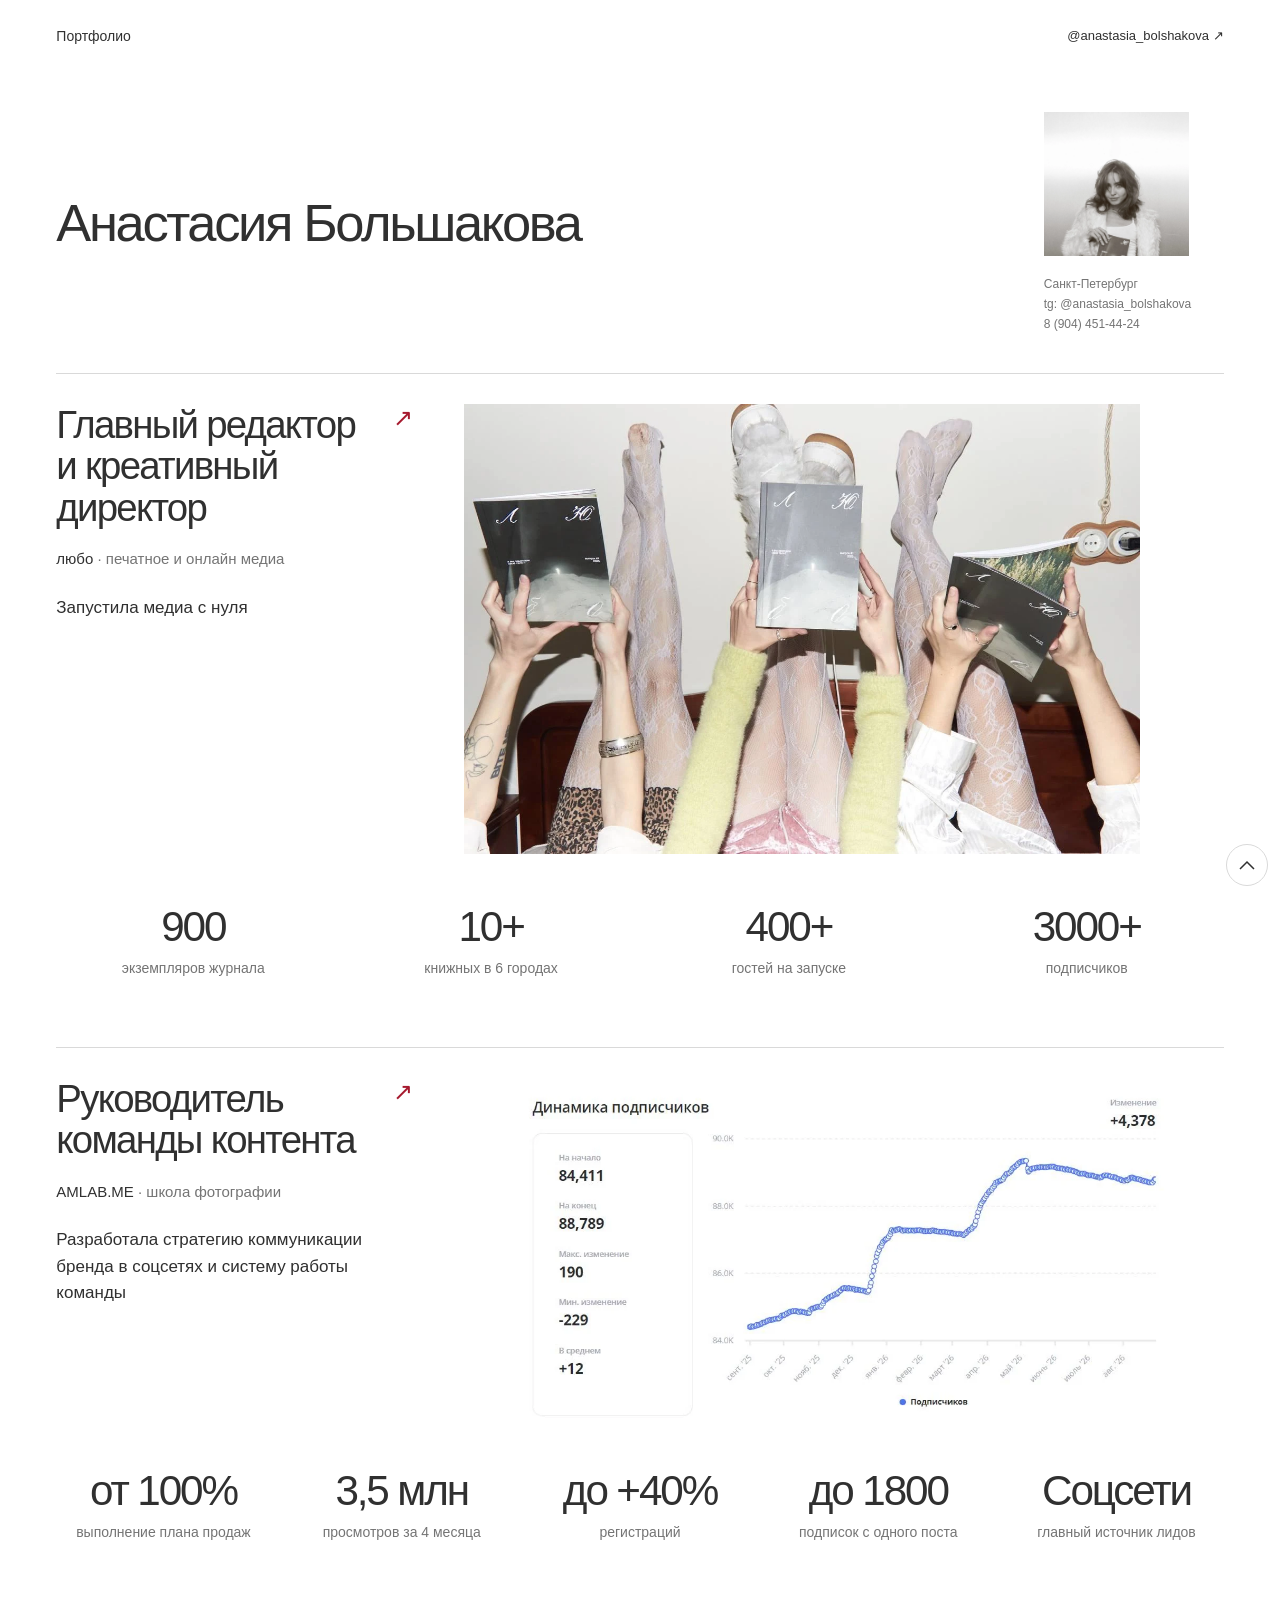
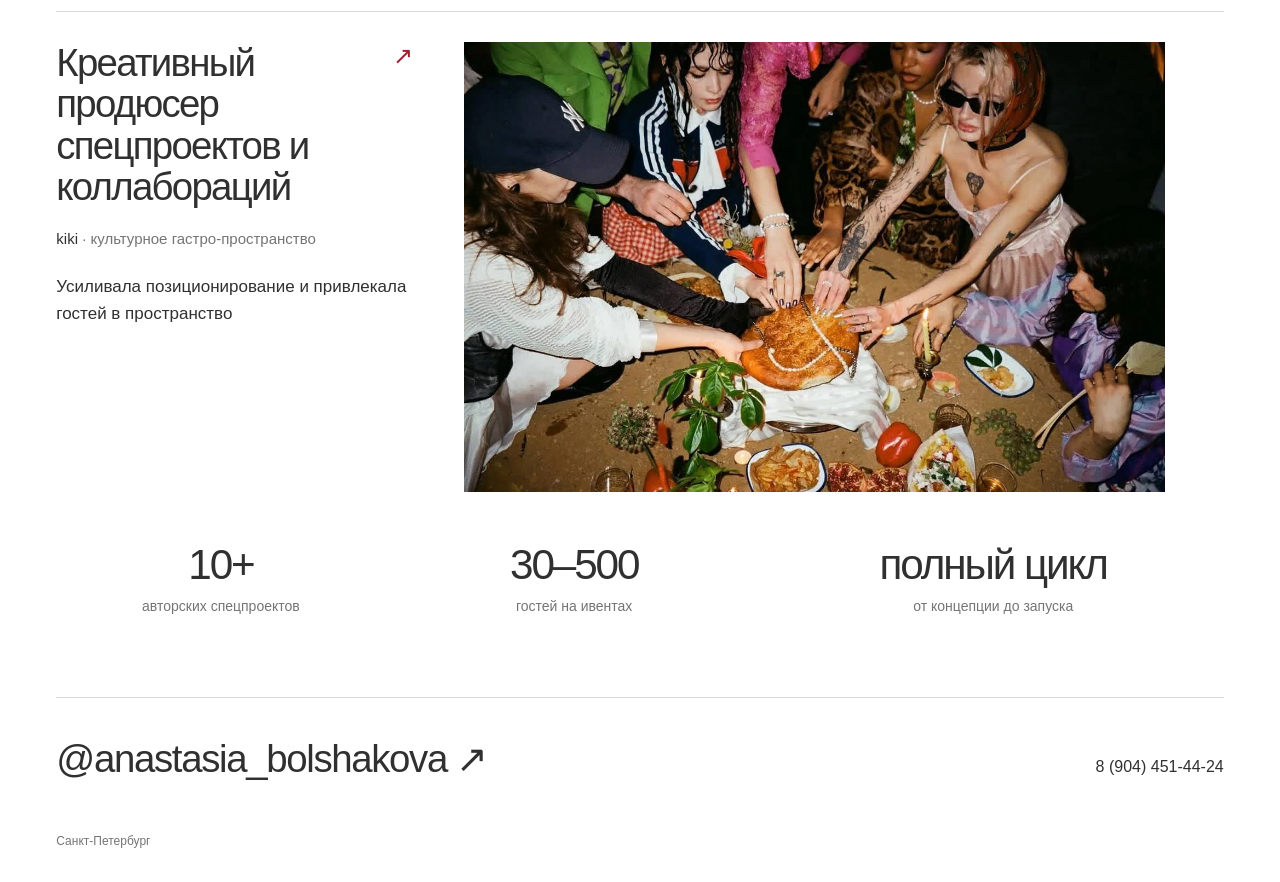
==== index.html @ e2e4e807 "Publish portfolio website" ====
<!doctype html><html lang="ru" class="no-js"><head><meta charset="utf-8"><meta name="viewport" content="width=device-width,initial-scale=1"><meta name="color-scheme" content="light"><title>Анастасия Большакова — портфолио</title><meta name="description" content="Креативный продюсер, бренд-менеджер и редактор в культурных и образовательных проектах"><link rel="icon" href="assets/favicon.svg" type="image/svg+xml"><link rel="stylesheet" href="styles.css?v=20261105-layout24"><link rel="stylesheet" href="narrative.css?v=20261105-layout24"><link rel="stylesheet" href="collage.css?v=20261105-layout24"><link rel="stylesheet" href="lyubo.css?v=20261105-layout24"><link rel="stylesheet" href="refinements.css?v=20261105-layout24"><link rel="stylesheet" href="media-layout.css?v=20261105-type25"><script defer src="app.js?v=20261105-layout24"></script></head><body><a class="skip-link" href="#main">К содержанию</a><div id="page-top" tabindex="-1"></div><header class="site-header"><div class="header-inner"><span class="header-label">Портфолио</span><a class="nav-contact" href="https://t.me/anastasia_bolshakova" target="_blank" rel="noopener noreferrer"><span class="contact-handle">@anastasia_bolshakova ↗</span><span class="contact-label">Связаться ↗</span></a></div></header><a class="back-to-top" href="#page-top" aria-label="Наверх страницы" title="Наверх"><svg width="18" height="12" viewBox="0 0 18 12" fill="none" aria-hidden="true"><path d="m2 10 7-7 7 7" stroke="currentColor" stroke-width="1.5"/></svg></a><main id="main" class="shell case-home"><section class="home-hero"><div><h1>Анастасия Большакова</h1></div><div class="identity"><img class="" src="assets/revision/p02-image-01.webp" width="1385" height="1371" alt="Портрет Анастасии с журналом" loading="eager" decoding="async"><span>Санкт-Петербург</span><a class="" href="https://t.me/anastasia_bolshakova" target="_blank" rel="noopener noreferrer">tg: @anastasia_bolshakova</a><a href="tel:+79044514424">8 (904) 451-44-24</a></div></section><section id="projects" class="cases-section"><span id="skills"></span><div class="project-grid"><article class="project-card featured-case"><a class="project-main-link" href="lyubo.html"><div class="project-card-head"><h3>Главный редактор и креативный директор</h3><span class="arrow" aria-hidden="true">↗</span></div><p class="project-type"><span class="project-brand">любо</span> · печатное и онлайн медиа</p><div class="project-image"><img class="" src="assets/revision/p04-image-02.webp" width="1280" height="853" alt="Команда и героини съёмки с первым выпуском «Любо»" loading="eager" decoding="async"></div><p class="project-description">Запустила медиа с нуля</p></a><div class="project-proof"><dl class="home-metrics"><div><dt>экземпляров журнала</dt><dd>900</dd></div><div><dt>книжных в 6 городах</dt><dd>10+</dd></div><div><dt>гостей на запуске</dt><dd>400+</dd></div><div><dt>подписчиков</dt><dd>3000+</dd></div></dl></div></article><article class="project-card featured-case"><a class="project-main-link" href="amlab.html"><div class="project-card-head"><h3>Руководитель команды контента</h3><span class="arrow" aria-hidden="true">↗</span></div><p class="project-type"><span class="project-brand">AMLAB.ME</span> · школа фотографии</p><div class="project-image"><div class="growth-chart-full" aria-label="Динамика подписчиков"><img class="" src="assets/revision/p27-image-01.webp" width="1045" height="532" alt="Динамика подписчиков AMLAB после изменения стратегии: рост" loading="eager" decoding="async"></div></div><p class="project-description">Разработала стратегию коммуникации бренда в соцсетях и систему работы команды</p></a><div class="project-proof"><dl class="home-metrics"><div><dt>выполнение плана продаж</dt><dd>от 100%</dd></div><div><dt>просмотров за 4 месяца</dt><dd>3,5 млн</dd></div><div><dt>регистраций</dt><dd>до +40%</dd></div><div><dt>подписок с одного поста</dt><dd>до 1800</dd></div><div><dt>главный источник лидов</dt><dd>Соцсети</dd></div></dl></div></article><article class="project-card featured-case"><a class="project-main-link" href="kiki.html"><div class="project-card-head"><h3>Креативный продюсер спецпроектов и коллабораций</h3><span class="arrow" aria-hidden="true">↗</span></div><p class="project-type"><span class="project-brand">kiki</span> · культурное гастро-пространство</p><div class="project-image"><img class="" src="assets/revision/p35-image-03.webp" width="1280" height="822" alt="Гости за общим столом в KIKI" loading="eager" decoding="async"></div><p class="project-description">Усиливала позиционирование и привлекала гостей в пространство</p></a><div class="project-proof"><dl class="home-metrics"><div><dt>авторских спецпроектов</dt><dd>10+</dd></div><div><dt>гостей на ивентах</dt><dd>30–500</dd></div><div><dt>от концепции до запуска</dt><dd>полный цикл</dd></div></dl></div></article></div></section></main><footer class="shell"><div class="contact-footer"><div class="footer-links"><a class="" href="https://t.me/anastasia_bolshakova" target="_blank" rel="noopener noreferrer">@anastasia_bolshakova ↗</a><a class="phone" href="tel:+79044514424">8 (904) 451-44-24</a></div></div><div class="footer-bottom"><span>Санкт-Петербург</span></div></footer></body></html>
---- styles.css ----
/* White, media-led portfolio. Original image and video proportions are preserved. */
:root{--paper:#fff;--ink:#303030;--muted:#747474;--line:#d9d9d9;--accent:#a6192e;--soft:#fff;--sans:Helvetica,"Helvetica Neue",Arial,sans-serif;--pad:clamp(22px,4.4vw,72px);--section-space:clamp(64px,8vw,120px)}
*{box-sizing:border-box}html{scroll-behavior:smooth}body{margin:0;background:#fff;color:var(--ink);font:17px/1.5 var(--sans);-webkit-font-smoothing:antialiased}body.dialog-open{overflow:hidden}a{color:inherit;text-decoration:none}a:hover{text-decoration:underline;text-underline-offset:.2em}button,input,textarea,select{font:inherit}button{color:inherit;background:transparent;cursor:pointer}button,a,summary{-webkit-tap-highlight-color:transparent}button:focus-visible,a:focus-visible,summary:focus-visible,[tabindex]:focus-visible{outline:2px solid var(--accent);outline-offset:5px}button:disabled{cursor:default;opacity:.3}img,video{display:block;max-width:100%;height:auto}h1,h2,h3,h4,p,figure,blockquote{margin:0}h1,h2,h3,h4{font-family:var(--sans);font-weight:400}h1,h2,h3{overflow-wrap:break-word}::selection{color:#fff;background:var(--accent)}[hidden]{display:none!important}.shell{width:100%;max-width:1560px;margin-inline:auto;padding-inline:var(--pad)}
.skip-link{position:fixed;top:12px;left:var(--pad);z-index:200;padding:12px 18px;background:#fff;border:1px solid var(--ink);transform:translateY(-160%)}.skip-link:focus{transform:translateY(0)}
/* Identity and contact. */
.site-header{position:sticky;top:0;z-index:50;background:#fff}.header-inner{max-width:1560px;min-height:72px;margin-inline:auto;padding-inline:var(--pad);display:flex;align-items:center;justify-content:space-between;gap:24px;font-size:14px}.header-label{font-weight:500}.nav-contact{font-size:13px;white-space:nowrap}.contact-label{display:none}
/* Three substantial homepage cases, then compact skill links. */
.home-hero{display:grid;grid-template-columns:minmax(0,1fr) 180px;gap:48px;align-items:end;padding-block:72px 88px}.home-hero h1{max-width:1100px;font-size:clamp(44px,5.6vw,86px);line-height:1.04;letter-spacing:-.055em}.home-hero h1 span{display:block}.hero-subtitle{max-width:570px;margin-top:28px;font-size:clamp(18px,1.8vw,24px);line-height:1.4}.identity{font-size:12px;line-height:1.7;color:var(--muted)}.identity img{width:150px;height:auto;margin-bottom:18px}.identity a{display:block}.eyebrow{color:var(--muted);font-size:12px;margin-bottom:24px}.cases-section,.skills-section{scroll-margin-top:90px}.section-title-row{display:flex;align-items:baseline;justify-content:space-between;gap:24px;margin-bottom:36px}.section-title-row h2{font-size:clamp(30px,3.2vw,46px);line-height:1.1;letter-spacing:-.04em}.section-title-row .count{color:var(--muted);font-size:12px}
.project-grid{display:grid;grid-template-columns:minmax(0,1fr);gap:92px}.project-card{min-width:0;border-top:1px solid var(--line);padding-top:30px}.project-main-link{display:grid;grid-template-columns:minmax(0,.47fr) minmax(0,1fr);grid-template-rows:auto auto 1fr;column-gap:clamp(28px,4vw,64px);align-items:start}.project-main-link:hover{text-decoration:none}.project-card-head{grid-column:1;grid-row:1;display:flex;align-items:flex-start;gap:20px;justify-content:space-between;padding-bottom:20px}.project-card-head h3{font-size:clamp(32px,3.3vw,50px);line-height:1.08;letter-spacing:-.045em}.project-card-head .arrow{flex:none;color:var(--accent);font-size:24px;line-height:1.2}.project-main-link:hover h3{text-decoration:underline;text-decoration-thickness:1px;text-underline-offset:.12em}.project-type{grid-column:1;grid-row:2;color:var(--muted);font-size:13px;margin-bottom:24px}.project-brand{color:var(--ink)}.project-image{grid-column:2;grid-row:1/4;min-width:0}.project-image img{width:100%;height:auto}.project-description{grid-column:1;grid-row:3;max-width:480px;font-size:17px;line-height:1.5}.project-proof{display:grid;grid-template-columns:repeat(2,minmax(0,1fr));gap:24px 48px;margin-top:28px;padding-top:22px;border-top:1px solid var(--line)}.project-proof p{max-width:600px;font-size:18px;line-height:1.4}.case-context-label{color:var(--muted);font-size:13px;margin-top:16px}
.skills-section{padding-block:var(--section-space);margin-top:var(--section-space);border-top:1px solid var(--line)}.skill-filters{display:flex;flex-wrap:wrap;gap:10px 26px;margin-bottom:36px}.skill-filter{padding:8px 0;border:0;border-bottom:1px solid transparent;font-size:16px}.skill-filter:hover{border-bottom-color:var(--line)}.skill-filter[aria-pressed=true]{color:var(--accent);border-bottom-color:var(--accent)}.skill-results{display:grid;grid-template-columns:repeat(2,minmax(0,1fr));gap:0 56px}.skill-result{min-width:0;padding-block:25px 32px;border-top:1px solid var(--line)}.result-project{display:block;color:var(--muted);font-size:12px;margin-bottom:14px}.skill-result h3{font-size:clamp(24px,2.4vw,34px);line-height:1.2;letter-spacing:-.03em;margin-bottom:12px}.skill-result p{font-size:15px;max-width:580px}.result-link{display:inline-flex;gap:18px;margin-top:20px;font-size:13px;text-decoration:underline;text-underline-offset:4px}.result-link span{color:var(--accent)}.view-help{color:var(--muted);font-size:13px;margin-top:28px}
/* Case introduction and outcomes. */
.case-hero{padding-block:42px 48px}.breadcrumb{display:flex;flex-wrap:wrap;gap:12px;color:var(--muted);font-size:12px;margin-bottom:42px}.case-title-row{display:flex;align-items:baseline;justify-content:space-between;gap:24px}.case-title{max-width:1250px;font-size:clamp(44px,6.4vw,96px);line-height:1.04;letter-spacing:-.055em}.case-subtitle,.case-role-line{font-size:16px;margin-top:24px;color:var(--muted)}.case-overview{display:grid;grid-template-columns:minmax(0,.75fr) minmax(0,1fr);gap:60px;padding-block:38px 50px;border-top:1px solid var(--line);align-items:start}.case-lead{font-size:clamp(25px,2.7vw,38px);line-height:1.25;letter-spacing:-.035em}.case-description,.case-overview .story-block{margin-top:26px}.overview-media img{width:100%;height:auto}.overview-details{margin-block:28px 56px}.team-achievement{font-size:18px;margin-block:30px 24px}.overview-collaborators{max-width:1100px;margin-block:24px 40px}.collaborators{font-size:15px}.collaborators p{margin-bottom:12px}.collaborators ul{display:flex;flex-wrap:wrap;gap:9px 24px;list-style:none;padding:0;margin:0}.collaborators li{line-height:1.4}
.story-results{display:grid;grid-template-columns:repeat(3,minmax(0,1fr));gap:26px 32px;margin-block:34px 42px}.result-label{grid-column:1/-1;font-size:12px;color:var(--muted)}.result-tile{min-width:0;border-top:1px solid var(--line);padding-top:22px;font-size:17px;line-height:1.45}.result-number{display:block;font-size:clamp(38px,4.6vw,66px);font-weight:500;line-height:1.06;letter-spacing:-.05em;font-variant-numeric:tabular-nums;margin-block:6px 12px}
/* Full-width narrative and local section index. */
.case-layout{display:block;min-width:0}.case-content{min-width:0}.case-index{position:sticky;top:72px;z-index:30;background:#fff;border-block:1px solid var(--line)}.case-index nav{display:flex;gap:28px;overflow-x:auto;padding-block:17px;scrollbar-width:thin}.case-index a{flex:none;font-size:12px;color:var(--muted);white-space:nowrap}.case-index a.active{color:var(--accent)}.story{padding-block:64px 80px;border-bottom:1px solid var(--line);scroll-margin-top:150px}.story-meta{display:flex;align-items:baseline;justify-content:space-between;gap:24px;color:var(--muted);font-size:12px;margin-bottom:26px}.story-skills{display:flex;flex-wrap:wrap;gap:8px 18px;font-size:11px}.story-heading{max-width:1150px;font-size:clamp(34px,4.4vw,66px);line-height:1.12;letter-spacing:-.045em;margin-bottom:28px}.story-summary{max-width:950px;font-size:clamp(20px,2.1vw,28px);line-height:1.4;letter-spacing:-.02em;margin-bottom:36px}.story-block{min-width:0;margin-top:38px;scroll-margin-top:160px}.story-block h3{font-size:clamp(23px,2.5vw,34px);line-height:1.2;letter-spacing:-.03em;margin-bottom:20px}.story-block p{max-width:1020px;font-size:19px;line-height:1.5;white-space:pre-line;margin-bottom:18px}.story-block p:last-child{margin-bottom:0}.text-media{display:grid;grid-template-columns:minmax(0,.7fr) minmax(0,1.2fr);align-items:start;gap:48px;margin-top:44px}.block-copy,.block-media{min-width:0}.block-copy p{font-size:19px}
.details{margin-top:32px;border-block:1px solid var(--line)}.details+.details{border-top:0;margin-top:0}.details summary{position:relative;list-style:none;padding:21px 35px 21px 0;cursor:pointer;font-size:16px}.details summary::-webkit-details-marker{display:none}.details summary:after{content:'+';position:absolute;right:1px;top:18px;color:var(--accent);font-size:24px;line-height:1}.details[open]>summary:after{content:'−'}.details-body{padding-bottom:30px}.details-body>:first-child{margin-top:8px}.task-list{margin:0;padding-left:20px;display:grid;gap:12px;max-width:1050px;font-size:17px}
/* Unframed media, no cropping or hover scaling. */
.media-set{display:grid;grid-template-columns:repeat(2,minmax(0,1fr));gap:22px;align-items:start}.media-set.single{grid-template-columns:minmax(0,1fr)}.media-set.triple{grid-template-columns:repeat(3,minmax(0,1fr))}.media-figure,.media-button{min-width:0}.media-button{display:block;width:100%;padding:0;border:0;background:transparent;text-align:left;cursor:zoom-in}.media-button img{width:100%;height:auto}.media-figure figcaption{margin-top:12px;color:var(--muted);font-size:13px;line-height:1.4}.is-portrait{max-width:650px}.story>.media-set{margin-top:36px}.document-links{display:grid;grid-template-columns:repeat(2,minmax(0,1fr));gap:30px;margin-top:36px}.document-link{display:grid;grid-template-columns:minmax(0,1fr) auto;gap:12px 20px;border-top:1px solid var(--line);padding-block:22px}.document-type{grid-column:1/-1;font-size:12px;color:var(--muted)}.document-link strong{font-size:23px;font-weight:400;line-height:1.25;letter-spacing:-.025em}.document-arrow{color:var(--accent);font-size:22px}
/* Flipbook, process strip and looping press carousel. */
.book{margin-block:36px}.book-stage{min-width:0}.book-page .media-set{gap:0}.book-controls{display:flex;align-items:center;justify-content:flex-end;gap:22px;padding-top:20px}.book-controls button,.journey-controls button,.carousel-controls button{width:42px;height:42px;padding:0;border:1px solid var(--line);color:var(--accent);font-size:23px;line-height:1}.book-label{font-size:14px;margin-right:auto}.book-count{color:var(--muted);font-size:12px}.journey{margin-block:36px 48px}.journey-controls{display:flex;justify-content:space-between;align-items:center;gap:20px;padding-bottom:22px;font-size:13px}.journey-controls>div{display:flex;gap:10px}.journey-track{display:flex;gap:38px;overflow-x:auto;scroll-snap-type:x mandatory;overscroll-behavior-x:contain;scrollbar-width:thin;padding-bottom:22px}.journey-step{flex:0 0 44%;min-width:290px;margin:0;padding:24px 0 4px;border-top:1px solid var(--line);scroll-snap-align:start}.journey-step h3{font-size:29px}.journey-step p{font-size:18px}.product-collaborations{padding-top:30px;border-top:1px solid var(--line)}.carousel-controls{display:flex;justify-content:flex-end;gap:10px;margin-bottom:24px}.carousel-track{display:flex;align-items:start;gap:28px;overflow-x:auto;scrollbar-width:thin;scroll-snap-type:x mandatory;overscroll-behavior-x:contain;padding-bottom:24px}.carousel-item{flex:0 0 43%;min-width:280px;scroll-snap-align:start}.carousel-item img{width:100%;height:auto}
/* Video is shown whole, with the heading on white above the frame. */
.video-hero{display:flex;flex-direction:column;gap:0;min-width:0;margin-bottom:38px}.video-heading{order:0;margin-bottom:28px}.video-heading>p{color:var(--muted);font-size:12px;margin-bottom:20px}.video-heading h2{max-width:1150px;font-size:clamp(35px,4.6vw,68px);line-height:1.1;letter-spacing:-.045em}.background-video{order:1;width:100%;height:auto}.video-actions{order:2;display:flex;flex-wrap:wrap;align-items:baseline;gap:16px;margin-top:16px;font-size:12px}.video-actions button{border:0;padding:0;text-decoration:underline;text-underline-offset:4px}.video-status{color:var(--muted)}.ritual-media{display:grid;grid-template-columns:repeat(2,minmax(0,1fr));gap:32px;align-items:start;margin-top:38px}.ritual-media .video-heading h2{font-size:clamp(25px,2.7vw,38px);line-height:1.2}.program-copy{margin-block:30px}.program-copy p{font-size:19px}
/* Evidence beside the copy it supports. */
.event-gallery{display:grid;grid-template-columns:repeat(2,minmax(0,1fr));gap:26px;align-items:start;margin-block:40px 52px}.lineup-feature{padding-block:34px;border-block:1px solid var(--line)}.event-recap>p{color:var(--muted);font-size:16px}.reference-board{display:grid;grid-template-columns:minmax(0,1fr) minmax(0,.6fr) minmax(0,1.5fr);gap:30px;align-items:start;margin-block:40px 54px}.board-column{display:grid;gap:24px;min-width:0}.board-column>h3{grid-column:1/-1;border-top:1px solid var(--line);padding-top:16px;font-size:15px}.board-realization{grid-template-columns:repeat(2,minmax(0,1fr))}.material-swatches{grid-template-columns:minmax(0,1fr)}.menu-process{display:grid;grid-template-columns:minmax(0,.8fr) minmax(0,1.2fr);gap:32px;margin-top:36px;align-items:start}.menu-process>div:first-child{grid-row:span 2}.process-caption{font-size:13px;line-height:1.4;color:var(--muted);margin-top:14px}.preparty{display:grid;grid-template-columns:minmax(0,.65fr) minmax(0,1.25fr);gap:54px;align-items:start}.preparty>.story-block{margin-top:0}.preparty p{font-size:22px}.preparty .media-set{grid-template-columns:repeat(2,minmax(0,1fr))}.preparty .media-figure:first-child{grid-column:1/-1}.promo-proof{padding-top:36px;border-top:1px solid var(--line)}.method-pair{display:grid;grid-template-columns:repeat(2,minmax(0,1fr));gap:54px}
.growth-route{display:grid;grid-template-columns:1fr 30px 1fr 30px 1fr;gap:22px;align-items:end;margin-block:42px}.growth-route>div{border-bottom:1px solid var(--line);padding-block:18px}.growth-route strong{display:block;font-size:clamp(42px,5.5vw,80px);line-height:1;font-weight:500;letter-spacing:-.055em;font-variant-numeric:tabular-nums}.growth-route span:not(.growth-connector){display:block;font-size:13px;color:var(--muted);margin-top:12px}.growth-connector{font-size:26px;color:var(--accent);align-self:center;text-align:center}
.social-examples,.example-pair{display:grid;grid-template-columns:repeat(3,minmax(0,1fr));gap:32px;align-items:start}.example-pair{grid-template-columns:repeat(2,minmax(0,1fr))}.content-example{min-width:0;scroll-margin-top:160px}.content-example h4{margin-bottom:14px;font-size:25px;line-height:1.2;letter-spacing:-.025em}.content-example>p,.example-role p{font-size:14px;line-height:1.45;margin-bottom:16px}.content-example>.media-set{margin-top:22px}.example-link{display:inline-block;font-size:13px;text-decoration:underline;text-underline-offset:4px;margin-top:20px}.publication-result{margin-top:26px;padding-top:20px;border-top:1px solid var(--line)}.publication-result-label{font-size:12px;color:var(--muted);margin-bottom:18px}.publication-metrics{display:grid;grid-template-columns:repeat(3,minmax(0,1fr));gap:16px;margin:0}.publication-metric{display:flex;flex-direction:column;gap:8px;min-width:0}.publication-metric dt{order:2;font-size:11px;line-height:1.3;color:var(--muted)}.publication-metric dd{order:1;margin:0;font-size:clamp(26px,2.6vw,38px);font-weight:500;line-height:1;font-variant-numeric:tabular-nums;letter-spacing:-.045em}.social-examples .publication-metrics{grid-template-columns:minmax(0,1fr);gap:14px}.social-examples .publication-metric{flex-direction:row;align-items:baseline;justify-content:space-between}.social-examples .publication-metric dt{order:0;font-size:12px}.social-examples .publication-metric dd{font-size:30px}.content-example>.details{margin-top:22px}.content-example .details .media-set{max-width:520px;margin-inline:auto}.comparison-grid{display:grid;grid-template-columns:repeat(2,minmax(0,1fr));gap:30px}.comparison-label{border-top:1px solid var(--line);padding-top:16px;margin-bottom:20px;font-size:14px;font-weight:500}.comparison-copy{margin-bottom:20px}
/* Footer and full-image viewer. */
.related-next{display:flex;justify-content:space-between;gap:30px;padding-block:46px 70px}.related-next .back{font-size:14px}.related-next .next{max-width:65%;text-align:right;font-size:clamp(24px,3vw,42px);line-height:1.2;letter-spacing:-.035em}.contact-footer{padding-block:38px;border-top:1px solid var(--line)}.footer-links{display:flex;align-items:baseline;justify-content:space-between;gap:24px;font-size:clamp(24px,3vw,40px);line-height:1.2;letter-spacing:-.035em}.footer-links .phone{font-size:16px;letter-spacing:0}.footer-bottom{display:flex;justify-content:space-between;gap:24px;padding-block:12px 32px;font-size:12px;color:var(--muted)}.footer-projects{display:flex;flex-wrap:wrap;gap:12px 24px}
.lightbox{position:fixed;inset:0;width:100vw;height:100dvh;max-width:none;max-height:none;margin:0;padding:62px 70px 68px;border:0;background:#fff;color:var(--ink)}.lightbox::backdrop{background:#fff}.lightbox[open]{display:grid;grid-template-columns:1fr;grid-template-rows:minmax(0,1fr) auto}.lightbox-inner{min-width:0;min-height:0;display:grid;place-items:center}.lightbox-inner img{width:auto;height:auto;max-width:100%;max-height:100%;object-fit:contain}.lightbox-close,.lightbox-prev,.lightbox-next{position:absolute;border:0;width:42px;height:42px;padding:0;color:var(--accent);font-size:28px}.lightbox-close{top:15px;right:20px;font-size:36px}.lightbox-prev{left:12px;top:calc(50% - 21px)}.lightbox-next{right:12px;top:calc(50% - 21px)}.lightbox-caption{display:flex;justify-content:space-between;gap:28px;padding-top:22px;font-size:13px;color:var(--muted)}.lightbox-count{white-space:nowrap}.no-js .journey-controls,.no-js .carousel-controls,.no-js .video-actions{display:none}
@media(max-width:1100px){
.home-hero{grid-template-columns:minmax(0,1fr) 150px;gap:28px}.home-hero h1{font-size:5.8vw}.case-overview{gap:34px}.text-media{gap:32px}.story-results{grid-template-columns:repeat(2,minmax(0,1fr))}.reference-board{gap:22px;grid-template-columns:minmax(0,1fr) minmax(0,.65fr) minmax(0,1.35fr)}.board-realization{grid-template-columns:minmax(0,1fr)}.social-examples{gap:24px}.content-example h4{font-size:22px}
}
@media(max-width:900px){
.home-hero{padding-block:52px 66px}.home-hero h1{font-size:clamp(42px,6.5vw,58px)}.identity img{width:130px}.project-grid{gap:72px}.project-main-link{display:flex;flex-direction:column}.project-card-head{width:100%;max-width:800px}.project-card-head h3{font-size:clamp(32px,5.3vw,48px)}.project-type{margin-bottom:28px}.project-image{width:100%}.project-description{max-width:760px;margin-top:24px;font-size:19px}.project-proof{gap:28px}.story-heading{font-size:clamp(34px,5.4vw,52px)}.story-skills{max-width:55%;justify-content:flex-end}.text-media{grid-template-columns:minmax(0,.75fr) minmax(0,1fr);gap:28px}.story-block p,.block-copy p{font-size:17px}.social-examples{grid-template-columns:minmax(0,1fr);gap:48px}.social-examples .content-example>.media-set{max-width:640px}.social-examples .publication-metrics{grid-template-columns:repeat(3,minmax(0,1fr))}.social-examples .publication-metric{flex-direction:column;align-items:start}.social-examples .publication-metric dt{order:2}.social-examples .publication-metric dd{font-size:36px}
}
@media(max-width:600px){
:root{--pad:22px}body{font-size:16px}.header-inner{min-height:62px;font-size:13px;gap:15px}.nav-contact{font-size:12px}.contact-handle{display:none}.contact-label{display:inline}.home-hero{grid-template-columns:minmax(0,1fr);gap:36px;padding-block:36px 55px}.home-hero h1{font-size:clamp(36px,9.2vw,52px);line-height:1.08;letter-spacing:-.045em}.hero-subtitle{font-size:19px;margin-top:24px}.identity{display:grid;grid-template-columns:86px minmax(0,1fr);grid-template-rows:repeat(3,auto);column-gap:20px;align-items:start;align-content:start;font-size:12px}.identity img{width:86px;margin:0;grid-column:1;grid-row:1/4}.identity>:not(img){grid-column:2}.section-title-row{margin-bottom:28px}.section-title-row h2{font-size:30px}.project-grid{gap:56px}.project-card{padding-top:23px}.project-card-head{gap:18px;padding-bottom:18px}.project-card-head h3{font-size:32px;line-height:1.1}.project-card-head .arrow{font-size:22px}.project-type{margin-bottom:24px;font-size:12px}.project-description{font-size:17px;margin-top:22px}.project-proof{grid-template-columns:minmax(0,1fr);gap:16px;margin-top:24px;padding-top:18px}.project-proof p{font-size:17px}.skills-section{margin-top:64px;padding-block:46px 64px}.skill-filters{gap:8px 21px;margin-bottom:28px}.skill-filter{font-size:14px}.skill-results{grid-template-columns:minmax(0,1fr)}.skill-result h3{font-size:26px}
.case-hero{padding-block:28px 34px}.breadcrumb{margin-bottom:28px;font-size:11px}.case-title{font-size:clamp(38px,10.3vw,58px);line-height:1.07;letter-spacing:-.045em}.case-subtitle,.case-role-line{font-size:14px;margin-top:22px}.case-overview{grid-template-columns:minmax(0,1fr);gap:30px;padding-block:28px 34px}.case-lead{font-size:27px}.overview-details{margin-block:24px 38px}.team-achievement{font-size:17px}.collaborators{font-size:13px}.collaborators ul{gap:9px 20px}.story-results{gap:24px 20px;margin-block:28px 34px}.result-tile{font-size:14px;padding-top:17px}.result-number{font-size:clamp(31px,9vw,46px);letter-spacing:-.045em;overflow-wrap:normal}.case-index{top:62px}.case-index nav{gap:23px;padding-block:14px}.case-index a{font-size:11px}.story{padding-block:40px 52px;scroll-margin-top:130px}.story-meta{flex-direction:column;gap:12px;margin-bottom:24px}.story-skills{max-width:none;justify-content:flex-start;gap:8px 16px;font-size:10px}.story-heading{font-size:34px;line-height:1.15;margin-bottom:24px}.story-summary{font-size:21px;margin-bottom:28px}.story-block{margin-top:30px;scroll-margin-top:140px}.story-block h3{font-size:25px;margin-bottom:17px}.story-block p,.block-copy p{font-size:17px}.text-media{grid-template-columns:minmax(0,1fr);gap:26px}.media-set{gap:14px}.media-set.triple{grid-template-columns:minmax(0,1fr);gap:24px}.media-figure figcaption{font-size:12px;margin-top:10px}.details{margin-top:28px}.details summary{padding-block:18px;font-size:15px}.task-list{font-size:16px;gap:11px}.document-links{grid-template-columns:minmax(0,1fr);gap:8px}.document-link strong{font-size:23px}
.book-controls{gap:14px;padding-top:16px}.book-count{display:none}.book-label{font-size:12px}.book-controls button,.journey-controls button,.carousel-controls button{width:38px;height:38px}.journey-track{gap:24px}.journey-step{flex-basis:88%;min-width:260px}.journey-step h3{font-size:25px}.journey-step p{font-size:16px}.journey-controls{font-size:12px}.carousel-track{gap:18px}.carousel-item{flex-basis:88%;min-width:250px}.video-heading{margin-bottom:23px}.video-heading h2{font-size:35px;line-height:1.13}.video-heading>p{font-size:11px;margin-bottom:18px}.video-actions{font-size:11px}.ritual-media{grid-template-columns:minmax(0,1fr);gap:28px}.ritual-media .video-heading h2{font-size:27px}.event-gallery{grid-template-columns:minmax(0,1fr);gap:24px;margin-block:32px}.reference-board{grid-template-columns:minmax(0,1fr);gap:32px;margin-block:32px 42px}.board-column{grid-template-columns:repeat(2,minmax(0,1fr));gap:18px}.board-materials .material-swatches{grid-column:1/-1;grid-template-columns:repeat(2,minmax(0,1fr))}.board-column>h3{font-size:14px}.menu-process{grid-template-columns:minmax(0,1fr);gap:30px}.menu-process>div:first-child{grid-row:auto}.menu-process .media-set.triple{grid-template-columns:repeat(3,minmax(0,1fr));gap:10px}.preparty{grid-template-columns:minmax(0,1fr);gap:28px}.preparty p{font-size:20px}.method-pair{grid-template-columns:minmax(0,1fr);gap:0}.growth-route{grid-template-columns:1fr 15px 1fr 15px 1fr;gap:10px;margin-block:30px}.growth-route strong{font-size:40px}.growth-route span:not(.growth-connector){font-size:11px}.growth-connector{font-size:20px}.example-pair{grid-template-columns:minmax(0,1fr);gap:40px}.content-example h4{font-size:25px}.publication-metrics{gap:14px}.publication-metric dd,.social-examples .publication-metric dd{font-size:clamp(26px,7.2vw,34px)}.publication-metric dt,.social-examples .publication-metric dt{font-size:10px}
.related-next{flex-direction:column;gap:30px;padding-block:36px 56px}.related-next .next{max-width:100%;text-align:left;font-size:30px}.footer-links{align-items:flex-start;flex-direction:column;gap:20px;font-size:24px}.footer-bottom{flex-direction:column;gap:20px}.footer-projects{gap:10px 20px}.lightbox{padding:58px 26px 32px}.lightbox-close{right:10px}.lightbox-prev{left:0;width:28px;font-size:22px}.lightbox-next{right:0;width:28px;font-size:22px}.lightbox-caption{font-size:11px;gap:15px;padding-top:20px}
}
@media(prefers-reduced-motion:reduce){html{scroll-behavior:auto}*,*::before,*::after{animation:none!important;transition:none!important}}

.publication-metric dd{white-space:nowrap}
@media(max-width:370px){.publication-metric dd,.social-examples .publication-metric dd{font-size:22px}}
---- narrative.css ----
/* Connected cases, visible reasoning and original publication slides. */
.case-home .home-hero{padding-block:40px 60px;align-items:center}
.case-home .home-hero h1{max-width:900px;font-size:clamp(32px,4.1vw,59px);line-height:1.1;letter-spacing:-.045em}
.case-home .hero-subtitle{margin-top:18px;font-size:19px}
.case-home .identity img{width:110px}
.case-home .project-grid{gap:68px;margin-bottom:80px}
.case-home .project-image img{max-height:650px;object-fit:contain;object-position:left center}
.case-home .project-card-head h3{font-size:clamp(28px,3vw,43px)}
.case-home .project-type{font-size:15px}
.case-home .project-brand{font-weight:500}
.case-hero{padding-block:32px 40px}
.case-title{font-size:clamp(42px,5.5vw,78px)}
.story-skills{color:var(--muted)}
.launch-path{margin-block:32px 48px}
.launch-label{font-size:14px;color:var(--muted);margin-bottom:28px}
.launch-chain{list-style:none;margin:0;padding:0}
.launch-chain>li{position:relative;display:grid;grid-template-columns:45px minmax(0,1fr);gap:24px;padding:0 0 36px}
.launch-chain>li:not(:last-child):before{content:'';position:absolute;left:17px;top:39px;bottom:7px;width:1px;background:var(--line)}
.launch-chain>li:not(:last-child):after{content:'↓';position:absolute;left:12px;bottom:-2px;font-size:15px;color:var(--muted);background:#fff}
.launch-number{display:grid;place-items:center;width:36px;height:36px;border:1px solid var(--line);border-radius:50%;font-size:12px;color:var(--accent);margin-top:1px}
.launch-chain .launch-step{margin:0;padding:3px 0 26px;border-bottom:1px solid var(--line)}
.launch-step h3{font-size:25px;margin-bottom:14px}
.launch-step p{max-width:800px;font-size:18px}
.launch-step.text-media{grid-template-columns:minmax(0,1fr) minmax(0,.8fr);gap:40px}
.launch-step .media-set{gap:12px}
.launch-step .media-button img{max-height:420px;object-fit:contain;object-position:left top}
.amlab-hero h1{font-size:clamp(42px,5.5vw,78px)}
.amlab-hero{padding-block:32px 40px}
.amlab-intro{max-width:1060px;font-size:clamp(20px,2vw,27px)}
.amlab-hero-layout{display:grid;grid-template-columns:minmax(0,1.15fr) minmax(0,.85fr);gap:42px;align-items:start}
.amlab-hero-layout .amlab-intro{font-size:clamp(18px,1.7vw,24px)}
.amlab-hero-proof .media-button img{max-height:500px;width:auto;margin-inline:auto;object-fit:contain}
.amlab-hero-proof figcaption{text-align:center}
.amlab-route{display:flex;align-items:baseline;flex-wrap:wrap;gap:12px 17px;padding-block:22px;border-block:1px solid var(--line);font-size:13px;line-height:1.5}
.amlab-route>span{color:var(--muted)}
.amlab-results-overview{margin-block:32px 50px}
.amlab-results-overview h2{font-size:22px;margin-bottom:24px}
.amlab-results-overview .amlab-result-grid{gap:22px 36px}
.amlab-results-overview .amlab-result-card{min-height:0;border:0;border-top:1px solid var(--line);padding:18px 0 0;position:relative}
.amlab-results-overview .amlab-card-top{position:absolute;right:0;top:18px;font-size:18px}
.amlab-results-overview .amlab-card-copy{font-size:14px;padding-right:20px}
.amlab-results-overview .amlab-card-copy strong{font-size:27px;margin:0 0 12px}
.amlab-panel{padding-block:45px 55px;scroll-margin-top:100px}
.amlab-panel-heading h2{font-size:clamp(28px,3.3vw,43px);line-height:1.18;letter-spacing:-.035em;max-width:1050px}
.amlab-panel-heading>p{font-size:18px;line-height:1.5;margin-top:18px;max-width:980px;color:var(--muted)}
.amlab-panel-body{padding-block:28px 0}
.amlab-panel-body>.amlab-outcomes{margin-top:0}
.amlab-example-pair{gap:48px}
.amlab-main .content-example h4{font-size:19px}
.social-examples{grid-template-columns:repeat(2,minmax(0,1fr));gap:54px 42px}
.social-examples .publication-metrics{grid-template-columns:repeat(3,minmax(0,1fr))}
.social-examples .publication-metric{flex-direction:column;align-items:start}
.social-examples .publication-metric dt{order:2}
.publication-reader{margin-top:24px;min-width:0}
.reader-heading{display:flex;align-items:baseline;justify-content:space-between;flex-wrap:wrap;gap:10px;font-size:12px;color:var(--muted);margin-bottom:12px}
.reader-note{font-size:11px}
.reader-track{position:relative;display:flex;align-items:flex-start;overflow-x:auto;overflow-y:hidden;scroll-snap-type:x mandatory;overscroll-behavior-x:contain;scrollbar-width:thin;min-width:0}
.reader-slide{flex:0 0 100%;min-width:0;scroll-snap-align:start;scroll-snap-stop:always}
.reader-slide img,.reader-slide video{display:block;width:100%;height:auto}
.reader-slide .media-button{display:block}
.reader-controls{display:flex;align-items:center;justify-content:flex-end;gap:20px;margin-top:14px;font-size:12px;color:var(--muted)}
.reader-controls button{display:grid;place-items:center;width:36px;height:36px;border:1px solid var(--line);font-size:22px;color:var(--ink);padding:0}
.reader-controls button:hover:not(:disabled){border-color:var(--ink)}
.publication-reader .example-link{font-size:12px;margin-top:12px}
.no-js .reader-controls{display:none}
.no-js .launch-chain{display:block}
.no-js .book-page[hidden]{display:block!important;margin-top:20px}
.no-js .book-controls{display:none}
@media(max-width:800px){
 .launch-step.text-media{grid-template-columns:minmax(0,1fr);gap:24px}
 .amlab-results-overview .amlab-result-grid{grid-template-columns:repeat(2,minmax(0,1fr))}
 .social-examples{gap:40px 24px}
 .amlab-example-pair{gap:40px 24px}
}
@media(max-width:600px){
 .amlab-hero-layout{grid-template-columns:minmax(0,1fr);gap:30px}
 .case-home .home-hero{padding-block:28px 40px;gap:25px}
 .case-home .home-hero h1{font-size:35px}
 .case-home .hero-subtitle{font-size:17px}
 .case-home .identity img{width:86px}
 .case-home .project-grid{gap:48px;margin-bottom:50px}
 .case-title,.amlab-hero h1{font-size:40px;line-height:1.1}
 .launch-chain>li{grid-template-columns:29px minmax(0,1fr);gap:15px;padding-bottom:28px}
 .launch-number{width:28px;height:28px;font-size:10px}
 .launch-chain>li:not(:last-child):before{left:13px;top:34px}
 .launch-chain>li:not(:last-child):after{left:8px}
 .launch-step h3{font-size:22px}
 .launch-step p{font-size:16px;line-height:1.5}
 .launch-step .media-set{gap:9px}
 .amlab-route{gap:8px 11px;font-size:12px}
 .amlab-results-overview .amlab-result-grid{gap:24px 20px}
 .amlab-results-overview .amlab-card-copy{font-size:12px;padding-right:8px}
 .amlab-results-overview .amlab-card-copy strong{font-size:23px}
 .amlab-results-overview .amlab-card-top{display:none}
 .amlab-panel{padding-block:34px 40px}
 .amlab-panel-heading h2{font-size:28px}
 .amlab-panel-heading>p{font-size:17px;margin-top:14px}
 .amlab-panel-body{padding-top:24px}
 .amlab-example-pair,.social-examples{grid-template-columns:minmax(0,1fr);gap:46px}
 .publication-reader{margin-top:20px}
 .reader-controls{margin-top:10px;gap:16px}
 .reader-track{scrollbar-width:none}
 .reader-track::-webkit-scrollbar{display:none}
}

@media(max-width:420px){
 .amlab-results-overview .amlab-result-grid{grid-template-columns:minmax(0,1fr)}
}
---- collage.css ----
/* Compact, connected editorial compositions. */
.case-scope{display:flex;flex-wrap:wrap;gap:7px 18px;margin:24px 0 0;max-width:700px;color:var(--muted);font-size:13px}
.case-scope>.scope-label{flex-basis:100%;font-size:11px}
.case-scope>p{margin:0}
.case-scope .collaborators{flex-basis:100%;margin-top:10px}
.case-role{font-size:14px;line-height:1.6;white-space:pre-line;margin-top:20px}
.case-results-overview{margin:24px 0 36px}
.case-results-overview h2,.change-overview>h2{font-size:24px;letter-spacing:-.03em;margin-bottom:24px}
.case-results-overview .story-results{margin:0;padding-top:0}
.case-results-overview .result-label,.project-result-strip .result-label{display:none}
.case-results-overview .result-number{font-size:clamp(36px,4vw,62px)}
.result-followup{margin-top:20px;font-size:14px;line-height:1.5}
.story{padding-block:44px 54px}
.launch-path{margin-block:28px 38px}
.launch-chain{position:relative;display:grid;grid-template-columns:repeat(8,minmax(0,1fr));gap:18px;align-items:start}
.launch-chain:before{content:'';position:absolute;left:0;right:0;top:17px;height:1px;background:var(--line)}
.launch-chain>li{display:block;min-width:0;padding:0;position:relative}
.launch-chain>li:before,.launch-chain>li:after{display:none}
.launch-number{position:relative;background:white;margin-bottom:19px}
.launch-chain .launch-step{border:0;padding:0;margin:0;display:block}
.launch-step h3{font-size:18px;line-height:1.2;letter-spacing:-.025em;margin-bottom:13px}
.launch-step p{font-size:13px;line-height:1.5}
.launch-step .block-media{margin-top:20px}
.launch-step .media-set{display:block}
.launch-step .media-figure{margin-bottom:14px;transform:rotate(-4deg)}
.launch-step .media-figure:nth-child(even){transform:rotate(4deg);width:80%;margin-left:12%}
.launch-step .media-button img{width:100%;max-height:185px;object-fit:contain}
.launch-chain>li:nth-child(4) .block-media{margin-left:-15px;width:calc(100% + 25px)}
.launch-chain>li:nth-child(6) .block-media{margin-left:-9px;width:calc(100% + 30px)}
.launch-chain>li:nth-child(6) .media-button img{max-height:230px}
.launch-chain>li:nth-child(7) .block-media{width:77%;margin-left:15%}
.video-hero{position:relative;display:block;background:#111;isolation:isolate;margin-bottom:25px}
.video-hero:after{content:'';position:absolute;inset:0;pointer-events:none;background:linear-gradient(180deg,rgba(0,0,0,.04) 20%,rgba(0,0,0,.75));z-index:1}
.background-video{display:block;width:100%;aspect-ratio:16/9;height:auto;max-height:650px;object-fit:cover}
.video-heading{position:absolute;left:5%;right:5%;bottom:17%;z-index:2;margin:0;color:#fff}
.video-heading h2{font-size:clamp(32px,4.7vw,70px);max-width:1000px;text-wrap:balance}
.video-heading .video-eyebrow{color:#fff;font-size:12px;margin-bottom:14px}
.video-heading .video-subtitle{color:#fff;font-size:clamp(16px,1.7vw,23px);line-height:1.4;max-width:770px;margin:20px 0 0}
.video-actions{position:absolute;z-index:3;left:5%;bottom:5%;margin:0;color:#fff}
.video-actions button{color:#fff;font-size:11px}
.moodboard{position:relative;display:grid;grid-template-columns:repeat(12,minmax(0,1fr));gap:26px;align-items:start;padding:24px 12px 34px;margin-block:25px 30px;isolation:isolate}
.board-wires{position:absolute;inset:0;width:100%;height:100%;z-index:-1;pointer-events:none;overflow:visible}
.board-wires path{stroke:#9f8c8e;stroke-width:.7;fill:none;vector-effect:non-scaling-stroke}
.board-piece{grid-column:span 4;position:relative;min-width:0}
.moodboard .story-block{margin:0}
.moodboard .story-block h3,.moodboard .board-piece>h3{font-size:21px;margin-bottom:12px}
.moodboard .story-block p,.moodboard .board-piece>p,.moodboard #kupala-program p{font-size:15px;line-height:1.5;margin-bottom:14px}
.moodboard .media-set{gap:14px;margin-top:14px}
.moodboard .media-figure{position:relative;transition:transform .3s ease;transform:rotate(-2deg)}
.moodboard .media-figure:nth-child(even){transform:rotate(2.5deg);margin-top:13px}
.moodboard .media-button img{max-height:265px;width:auto;max-width:100%;margin:auto;object-fit:contain}
.moodboard .media-figure figcaption{font-size:11px;line-height:1.4}
.moodboard .media-button{width:100%;background:white}
.moodboard .piece-note{background:#fff;padding:12px 4px}
.moodboard .piece-feature{grid-column:span 5}
.moodboard .piece-poster{grid-column:span 3}
.moodboard .piece-poster .media-button img{max-height:330px}
.process-board{grid-template-columns:minmax(0,1fr) minmax(0,.6fr) minmax(0,1.5fr);gap:45px;padding-block:18px 25px}
.process-stage{min-width:0;display:grid;gap:20px}
.process-stage>h3{font-size:14px;color:var(--muted);font-weight:400;margin:0 0 6px}
.process-stage.stage-0 .media-figure:first-of-type img{max-height:300px}
.process-stage.stage-0 .media-figure:last-child{width:72%;margin-left:18%;transform:rotate(4deg)}
.process-stage.stage-1{padding-top:35px}
.process-stage.stage-1 .media-figure{width:88%}
.process-stage.stage-1 img{max-height:150px}
.board-result-pair{display:grid;grid-template-columns:repeat(2,minmax(0,1fr));gap:20px}
.board-result-pair .media-figure:nth-child(3){width:84%;margin-left:10%}
.cocktail-board .piece-wide{grid-column:span 4}
.cocktail-board .media-button img{max-height:270px}
.bazaar-board .piece-pair{grid-column:span 4}
.bazaar-board .piece-pair .media-button img{max-height:270px}
.menu-board .menu-note{grid-column:1/5;grid-row:1}
.menu-board .menu-poster{grid-column:5/11;grid-row:1}
.menu-board .menu-poster img{max-height:330px}
.menu-board .piece-dice{grid-column:10/13;grid-row:1;align-self:end;z-index:2;transform:rotate(11deg) translateY(20px);pointer-events:none}
.dice-cutout{width:100%;height:auto;filter:drop-shadow(0 10px 8px #00000012)}
.menu-board .piece-brunch{grid-column:1/8;grid-row:2}
.menu-board .piece-response{grid-column:9/13;grid-row:2}
.menu-board .piece-brunch .media-button img{max-height:260px}
.menu-board .piece-response .media-button img{max-height:220px}
.kupala-board .piece-note{grid-column:span 5}
.kupala-board .piece-poster{grid-column:span 3}
.kupala-board .piece-note:nth-child(3){grid-column:span 4}
.kupala-board .piece-ritual{grid-column:span 4}
.kupala-board .piece-braid{grid-column:span 4}
.kupala-board .piece-braid img{max-height:270px}
.kupala-board .piece-decor{grid-column:span 5}
.kupala-board .piece-drinks{grid-column:span 4}
.kupala-board .piece-feedback{grid-column:span 3}
.kupala-board .background-video{aspect-ratio:4/3}
.kupala-board .video-heading h2{font-size:22px}
.kupala-board .video-heading{bottom:24%}
.kupala-board .video-actions{bottom:7%}
.kupala-board .piece-decor .media-set{grid-template-columns:repeat(2,minmax(0,1fr))}
.kupala-board .piece-decor img{max-height:150px}
.change-overview{margin:20px 0 35px;scroll-margin-top:90px}
.change-cards{display:grid;grid-template-columns:repeat(4,minmax(0,1fr));gap:20px}
.change-card{display:flex;flex-direction:column;padding:20px 0 18px;border-block:1px solid var(--line);min-height:190px;text-decoration:none}
.change-card:hover{text-decoration:none;border-color:var(--accent)}
.change-number{font-size:11px;color:var(--accent);margin-bottom:18px}
.change-card h3{font-size:20px;line-height:1.25;letter-spacing:-.03em}
.change-open{font-size:11px;margin-top:auto;padding-top:25px;color:var(--muted)}
.amlab-results-overview{margin:0 0 35px}
.amlab-results-overview .story-results{margin:0 0 32px;grid-template-columns:repeat(4,minmax(0,1fr));gap:24px}
.amlab-results-overview .result-tile{font-size:13px}
.amlab-results-overview .result-number{font-size:36px}
.amlab-panel{padding:0}
.amlab-panel-summary{padding-block:24px}
.amlab-panel-body{padding:26px 0 40px}
.amlab-feedback-heading{display:block}
.feedback-pile{columns:4;column-gap:22px;padding:25px 14px 30px;margin-top:20px}
.feedback-slip{display:block;break-inside:avoid;margin:0 0 20px;transform:rotate(var(--tilt));position:relative;transition:transform .3s ease;box-shadow:0 8px 20px #0000000b}
.feedback-fragment{display:block;position:relative;width:100%;aspect-ratio:var(--crop-ratio);overflow:hidden;border:0;padding:0;background:transparent}
.feedback-fragment img{position:absolute;width:var(--source-width);max-width:none;height:auto;left:var(--source-left);top:var(--source-top)}
.publication-result{margin-top:18px;padding:16px 0;border-block:1px solid var(--line)}
.publication-reader{margin-top:18px}
.publication-result-label{margin-bottom:13px}
.lightbox.is-crop .lightbox-inner{display:block;position:relative;width:min(88vw,1000px,calc(72vh * var(--crop-w) / var(--crop-h)));height:auto;aspect-ratio:var(--crop-w)/var(--crop-h);overflow:hidden;padding:0;margin:auto}
.lightbox.is-crop .lightbox-inner img{position:absolute;max-width:none;max-height:none;width:var(--source-width);height:auto;left:var(--source-left);top:var(--source-top);object-fit:initial}
@media(hover:hover) and (prefers-reduced-motion:no-preference){
 .moodboard .media-figure:hover,.feedback-slip:hover{transform:translateY(-7px) rotate(0deg) scale(1.025);z-index:4}
 .launch-step .media-figure:hover{transform:translateY(-6px) rotate(0deg)}
}
@media(max-width:1050px){
 .launch-chain{display:flex;overflow-x:auto;gap:24px;padding:0 8px 20px;scroll-snap-type:x proximity}
 .launch-chain>li{flex:0 0 175px;scroll-snap-align:start}
 .launch-chain:before{width:1590px;right:auto;left:8px}
 .launch-step p{font-size:14px}
 .process-board{gap:25px}
 .change-cards{grid-template-columns:repeat(2,minmax(0,1fr))}
 .feedback-pile{columns:3}
 .moodboard .story-block p{font-size:14px}
}
@media(max-width:650px){
 .story{padding-block:34px 40px}
 .case-scope{font-size:12px}
 .case-results-overview .story-results,.amlab-results-overview .story-results{grid-template-columns:repeat(2,minmax(0,1fr))}
 .case-results-overview .result-number,.amlab-results-overview .result-number{font-size:33px}
 .background-video{aspect-ratio:4/5;max-height:560px}
 .video-heading{left:6%;right:6%;bottom:19%}
 .video-heading h2{font-size:clamp(27px,6.5vw,40px)}
 .video-heading .video-subtitle{font-size:15px;margin-top:14px}
 .video-heading .video-eyebrow{font-size:10px}
 .video-actions{left:6%;bottom:6%}
 .moodboard{grid-template-columns:repeat(2,minmax(0,1fr));gap:22px 18px;padding:10px 4px 20px}
 .moodboard .board-piece{grid-column:span 1;grid-row:auto}
 .moodboard .piece-note,.moodboard .piece-brunch,.moodboard .piece-decor,.moodboard .piece-drinks,.moodboard .piece-feature{grid-column:1/-1}
 .moodboard .piece-poster{grid-column:span 1}
 .moodboard .media-button img{max-height:220px}
 .moodboard .piece-note p,.moodboard #kupala-program p{font-size:15px}
 .process-board{display:grid;grid-template-columns:repeat(2,minmax(0,1fr));gap:26px 18px}
 .process-stage.stage-0,.process-stage.stage-1{grid-column:span 1;padding:0}
 .process-stage.stage-2{grid-column:1/-1}
 .process-stage.stage-1 img{max-height:130px}
 .board-result-pair{grid-template-columns:repeat(2,minmax(0,1fr))}
 .process-stage.stage-0 .media-figure:last-child{width:90%;margin-left:4%}
 .cocktail-board .piece-wide{grid-column:span 1}
 .cocktail-board .piece-wide:nth-last-child(1){grid-column:1/-1}
 .cocktail-board .triple{grid-template-columns:minmax(0,1fr)}
 .cocktail-board .triple img{max-height:130px}
 .menu-board .menu-note{grid-column:1/-1;grid-row:1}
 .menu-board .menu-poster{grid-column:1/-1;grid-row:2;padding-right:16%}
 .menu-board .piece-dice{grid-column:2;grid-row:2;width:80%;justify-self:end}
 .menu-board .piece-brunch{grid-column:1/-1;grid-row:3}
 .menu-board .piece-response{grid-column:1/-1;grid-row:4}
 .menu-board .piece-brunch .triple{grid-template-columns:repeat(3,minmax(0,1fr))}
 .kupala-board .piece-note:nth-child(3){grid-column:span 1}
 .kupala-board .piece-note:nth-child(3) p{font-size:13px}
 .kupala-board .video-heading h2{font-size:16px}
 .kupala-board .background-video{aspect-ratio:3/4}
 .kupala-board .piece-braid{grid-column:1/-1;width:65%;justify-self:center}
 .kupala-board .piece-feedback{grid-column:1/-1;max-width:260px}
 .change-cards{gap:16px}
 .change-card{min-height:180px;padding-top:16px}
 .change-card h3{font-size:18px}
 .feedback-pile{columns:2;column-gap:16px;padding-inline:6px}
 .feedback-slip{margin-bottom:16px}
 .amlab-panel-name strong{font-size:22px}
}
@media(max-width:420px){.feedback-pile{columns:1;padding-inline:15px}.change-card h3{font-size:16px}.publication-metric dd{font-size:25px}}
@media(prefers-reduced-motion:reduce){.feedback-slip,.moodboard .media-figure,.launch-step .media-figure{transition:none;transform:none}}

#lyubo-brand .story-heading{font-size:clamp(28px,3vw,40px);margin-bottom:18px;max-width:none}
#lyubo-brand .story-meta{margin-bottom:18px}
#lyubo-brand .launch-label{margin-bottom:20px}
#set-design-process,#special-menu-process{scroll-margin-top:150px}

.story>.video-hero .background-video{max-height:520px}

.story:has(.moodboard) .story-heading{font-size:clamp(30px,3.3vw,44px);margin-bottom:16px}
.story:has(.moodboard) .story-meta{margin-bottom:18px}
.story:has(.moodboard) .story-summary{font-size:20px;margin-bottom:20px}
.story:has(.moodboard)>.story-results{display:flex;flex-wrap:wrap;gap:12px 28px;margin-block:18px 22px}
.story:has(.moodboard)>.story-results>.result-label{display:none}
.story:has(.moodboard)>.story-results>.result-tile{flex:1;min-width:200px;max-width:510px;border:0;padding:0;font-size:14px}
.kiki-project-metrics{grid-template-columns:repeat(3,minmax(0,1fr))}
.kiki-project-metrics .result-number{font-size:46px}

.kiki-project-metrics .result-number{font-size:clamp(28px,3.6vw,46px)}

.video-heading{text-shadow:0 2px 18px #0008}
---- lyubo.css ----
/* Lyubo: media sized to the viewport, spatial notes and original evidence. */
.lyubo-main .case-overview{row-gap:24px}
.lyubo-main .case-overview>.case-scope{grid-column:1/-1;max-width:none;width:100%;margin:8px 0 0;justify-content:space-between;gap:14px 24px;padding:20px 0;border-block:1px solid var(--line)}
.lyubo-main .case-overview .overview-media img{max-height:350px;width:auto;margin-left:auto}
.lyubo-main .case-results-overview>.story-results,#lyubo-party>.story-results{grid-template-columns:repeat(4,minmax(0,1fr));column-gap:34px}
.lyubo-main .result-tile{display:flex;flex-direction:column;align-items:flex-start;justify-content:flex-start;font-size:15px}
.lyubo-main .result-number{order:-1;white-space:nowrap}
.lyubo-main .result-label{grid-column:1/-1}
.project-development{display:grid;grid-template-columns:1.1fr 1fr;gap:65px;padding-top:34px;margin-top:28px;border-top:1px solid var(--line)}
.project-growth{font-size:clamp(21px,2.1vw,29px);line-height:1.35;letter-spacing:-.025em}
.project-people{font-size:14px;line-height:1.55}
.project-people .team-achievement{font-size:18px;margin:0 0 20px}
.project-people .collaborators{margin:0}
.project-people .collaborators>p{font-size:12px}
.project-people .collaborators ul{display:flex;flex-wrap:wrap;gap:7px 19px;margin-top:9px}
.project-people .collaborators li{font-size:14px}
.lyubo-main .chapter-intro{padding:50px 0 10px}
.chapter-intro>h2,.lyubo-main .chapter-title{font-size:clamp(38px,5vw,68px);line-height:1.07;letter-spacing:-.055em;margin-bottom:25px}
.chapter-intro .details{max-width:720px}
.chapter-intro .story-block{margin:0}
#lyubo-social>.story-meta>span{display:none}
#lyubo-social>.story-heading{font-size:32px}
.lyubo-main .video-subtitle{white-space:pre-line}
.lyubo-main .background-video{max-height:min(520px,calc(100svh - 160px))}
.lyubo-main .launch-path{margin:25px 0 10px}
.lyubo-main .launch-label{margin-bottom:24px}
.lyubo-main .launch-map{position:relative;isolation:isolate;min-height:495px}
.lyubo-main .launch-chain{display:block;position:static;overflow:visible;margin:0;padding:0}
.lyubo-main .launch-chain:before{display:none}
.lyubo-main .launch-chain>li{position:absolute;display:block;padding:5px 0;background:#fff;z-index:1}
.lyubo-main .launch-chain .launch-step{display:block;margin:0;padding:0;border:0}
.lyubo-main .launch-step h3{font-size:17px;line-height:1.2;margin-bottom:7px;letter-spacing:-.02em}
.lyubo-main .launch-step p{font-size:14px;line-height:1.4;margin:0}
.lyubo-main .launch-chain>li:nth-child(1){left:0;top:95px;width:21%}
.lyubo-main .launch-chain>li:nth-child(2){left:7%;top:290px;width:25%}
.lyubo-main .launch-chain>li:nth-child(3){left:27%;top:0;width:24%}
.lyubo-main .launch-chain>li:nth-child(4){left:30%;top:165px;width:27%}
.lyubo-main .launch-chain>li:nth-child(5){left:44%;top:335px;width:23%}
.lyubo-main .launch-chain>li:nth-child(6){left:59%;top:15px;width:27%}
.lyubo-main .launch-chain>li:nth-child(7){left:66%;top:205px;width:23%}
.lyubo-main .launch-chain>li:nth-child(8){left:79%;top:360px;width:21%}
.launch-picture{position:absolute;z-index:2}
.launch-picture .media-button img{width:auto;max-height:100px;max-width:100%;object-fit:contain}
.launch-picture .media-figure{transform:rotate(-3deg)}
.launch-picture.pic-corridor{left:0;top:302px;width:5%}
.launch-picture.pic-language{left:18%;top:0;width:7%}
.launch-picture.pic-game{left:33%;top:360px;width:8%}
.launch-picture.pic-product{left:89%;top:0;width:7%}
.launch-picture.pic-team{left:68%;top:360px;width:9%}
.launch-picture.pic-detail{left:91%;top:205px;width:8%}
.measured-wires{position:absolute;inset:0;width:100%;height:100%;overflow:visible;pointer-events:none;z-index:0}
.measured-wires path{stroke:#b0a5a3;stroke-width:.8;fill:none;vector-effect:non-scaling-stroke}
.lyubo-main .book{--spread-height:min(500px,calc(100svh - 222px));width:min(100%,calc(var(--spread-height) * 1.425));margin:28px auto 40px;scroll-margin-top:145px}
.lyubo-main .book-stage{height:auto;aspect-ratio:1.425;position:relative;isolation:isolate;background:#f8f7f4;box-shadow:0 13px 22px -13px #302a2950,0 3px 0 #e8e5e0,0 5px 0 #f4f1ec}
.lyubo-main .book-page{width:100%;height:100%}
.lyubo-main .book-page .media-set{display:flex;gap:0;align-items:stretch;width:100%;height:100%}
.lyubo-main .book-page .media-figure{margin:0;flex:1 1 0;min-width:0;height:100%}
.lyubo-main .book-page .media-button{width:100%;height:100%;display:block;padding:0;background:transparent}
.lyubo-main .book-page img{display:block;width:100%;height:100%;object-fit:contain}
.lyubo-main .book-page .spread-pair{align-items:center}
.lyubo-main .book-page .spread-pair .media-figure{height:auto}
.lyubo-main .book-page .spread-pair img{height:auto}
.lyubo-main .book-stage:after{content:'';position:absolute;inset:0;pointer-events:none;z-index:2;background:linear-gradient(90deg,transparent 45%,#00000004 48%,#00000020 49.85%,#ffffff30 50.15%,#00000006 52%,transparent 55%);box-shadow:inset 0 0 1px #0006}
.lyubo-main .book-controls{padding-top:18px;gap:18px}
.lyubo-main .book-count{display:block}
.book-edge{position:absolute;z-index:3;top:0;bottom:0;width:14%;background:transparent;border:0;padding:0;cursor:pointer}
.book-edge.edge-prev{left:0}.book-edge.edge-next{right:0}
.book-edge:disabled{pointer-events:none}
.book-edge:not(:disabled):hover{background:#ffffff18}
.book-edge:focus-visible{outline:2px solid var(--accent);outline-offset:3px}
.lyubo-main .book-page .seam-spread{display:flex;aspect-ratio:1584/1123;height:auto;position:absolute;inset:0;margin:auto}
.seam-spread>span{display:block;overflow:hidden;width:50%;position:relative;aspect-ratio:792/1123}
.lyubo-main .book-page .seam-spread img{position:absolute;max-width:none;width:202.02%;height:100%;object-fit:fill}
.seam-spread>span:first-child img{left:0}.seam-spread>span:last-child img{right:0}
#magazine-description{display:flex;gap:20px;justify-content:space-between;border-block:1px solid var(--line);padding:20px 0}
#magazine-description p{font-size:14px;margin:0}
.lyubo-main #magazine-concept{grid-template-columns:1fr .8fr;align-items:center;gap:70px}
#magazine-concept .media-button img{max-height:270px;width:auto;margin:auto}
#editing-approach{grid-template-columns:1.3fr .7fr;gap:70px;align-items:center}
#editing-approach .media-button img{max-height:300px;width:auto;margin:auto}
.atmosphere-board{position:relative;display:grid;gap:24px;align-items:center;margin:30px 0 38px;padding:16px 10px}
.atmosphere-board .story-block{margin:0}
.atmosphere-board .story-block h3{font-size:24px}
.atmosphere-board .story-block p{font-size:16px;line-height:1.5}
.atmosphere-board .media-figure{min-width:0;transition:transform .35s;transform:rotate(-3deg)}
.atmosphere-board .media-figure:nth-child(odd){transform:rotate(3deg)}
.atmosphere-board .media-button img{width:auto;max-width:100%;max-height:240px;object-fit:contain;margin:auto}
.atmosphere-board figcaption{font-size:11px;line-height:1.4}
.party-board{grid-template-columns:repeat(12,minmax(0,1fr));gap:22px}
.party-board .party-note{grid-column:1/7;grid-row:1}
.party-board .shot-0{grid-column:8/10;grid-row:1}
.party-board .shot-1{grid-column:2/6;grid-row:2;transform:rotate(-4deg) translateY(-12px)}
.party-board .shot-2{grid-column:6/10;grid-row:2}
.party-board .shot-3{grid-column:10/13;grid-row:1/3;align-self:center}
.party-board .shot-0 img{max-height:175px}
.party-board .shot-1 img{max-height:220px}
.party-board .shot-2 img{max-height:185px}
.party-board .shot-3 img{max-height:250px}
.lineup-board{grid-template-columns:1.35fr .7fr .7fr;gap:50px}
.lineup-board .media-figure:last-child{align-self:end}
.lineup-board .media-button img{max-height:230px}
.lyubo-main .process-board{grid-template-columns:1fr .65fr 1.45fr;gap:65px;padding:20px 10px 28px;isolation:isolate}
.lyubo-main .process-stage{position:relative;z-index:1;gap:22px}
.lyubo-main .process-stage>h3{background:white;width:fit-content;padding:2px 7px}
.lyubo-main .process-stage .media-figure{margin:0}
.lyubo-main .process-stage.stage-0 .media-figure{width:100%;margin:0}
.lyubo-main .process-stage.stage-0 img{max-height:185px}
.lyubo-main .process-stage.stage-0 .media-figure:last-child img{max-width:min(100%,287px);max-height:185px}
.lyubo-main .process-stage.stage-1{padding-top:25px}
.lyubo-main .process-stage.stage-1 img{max-height:100px}
.lyubo-main .process-stage.stage-1 .media-figure:last-child img{max-height:100px}
.lyubo-main .board-result-pair{gap:28px}
.lyubo-main .board-result-pair img{max-height:185px}
.lyubo-main .board-result-pair .media-figure:nth-child(2){margin-top:32px}
.lyubo-main .board-result-pair .media-figure:nth-child(3){width:88%;margin-left:0}
.lyubo-main .process-stage figcaption{background:white;width:fit-content;padding:3px 4px}
.cocktail-board{grid-template-columns:.85fr 1.1fr 1fr;gap:45px}
.cocktail-board .media-set{gap:15px}
.cocktail-board .media-button img{max-height:205px}
.cocktail-board p{font-size:13px;line-height:1.4;margin-top:15px}
.preparty-board{grid-template-columns:1fr .65fr 1fr .7fr;gap:35px}
.preparty-board .media-figure:nth-child(2){align-self:start}
.preparty-board .media-figure:nth-child(3){margin-top:65px}
.preparty-board .media-figure:nth-child(4){align-self:start;transform:rotate(5deg)}
.preparty-board .media-button img{max-height:260px}
.lyubo-main .press-carousel{max-width:100%;margin:25px 0}
.lyubo-main .carousel-track{gap:28px;align-items:center}
.lyubo-main .carousel-item{flex:0 0 auto;width:clamp(190px,20vw,285px);min-width:0}
.lyubo-main .carousel-item .media-button img{max-height:min(380px,calc(100svh - 250px));width:auto;max-width:100%;object-fit:contain;margin:auto}
.lyubo-main .carousel-controls{margin-bottom:18px}
.smesh-board{grid-template-columns:1.4fr .6fr .7fr .65fr;gap:36px}
.smesh-board .media-button img{max-height:230px}
.smesh-board .media-figure:last-child{align-self:end;transform:rotate(4deg)}
#smeshariki-promo{grid-template-columns:1.5fr .6fr;gap:65px;align-items:center}
#smeshariki-promo .media-button img{max-height:320px;width:auto;margin:auto}
.lyubo-main .publication-reader{width:min(100%,420px);margin:20px auto 25px}
.lyubo-main .reader-track{height:min(430px,calc(100svh - 260px));align-items:stretch;scrollbar-width:none}
.lyubo-main .reader-track::-webkit-scrollbar{display:none}
.lyubo-main .reader-slide{display:flex;align-items:center;justify-content:center;height:100%}
.lyubo-main .reader-slide .media-figure,.lyubo-main .reader-slide .media-button{height:100%;width:100%;display:block}
.lyubo-main .reader-slide img,.lyubo-main .reader-slide video{display:block;height:100%;width:100%;max-height:100%;object-fit:contain}
.lyubo-main .reader-controls{padding-top:12px}
.lyubo-main .reader-heading{font-size:12px;margin-bottom:12px}
.lyubo-main .publication-reader>.example-link{display:block;width:fit-content;margin:12px auto 0;font-size:12px}
.lyubo-main .social-examples{gap:45px}
@media(hover:hover) and (prefers-reduced-motion:no-preference){
 .atmosphere-board .media-figure:hover,.launch-picture .media-figure:hover{transform:translateY(-6px) rotate(0);z-index:4}
}
@media(max-width:1150px){
 .lyubo-main .launch-map{min-height:0}
 .lyubo-main .launch-chain{display:grid;grid-template-columns:repeat(2,minmax(0,1fr));gap:35px 65px}
 .lyubo-main .launch-chain>li{position:relative;left:auto!important;top:auto!important;width:auto!important}
 .lyubo-main .launch-chain>li:nth-child(even){margin-top:45px}
 .launch-picture{display:none}
 .lyubo-main .launch-map>.measured-wires{display:none}
 .lyubo-main .launch-step p{font-size:15px}
 .lyubo-main .launch-step h3{font-size:21px}
 .lyubo-main .process-board{gap:30px}
 .preparty-board,.smesh-board{gap:22px}
}
@media(max-width:700px){
 .lyubo-main .case-overview>.case-scope{justify-content:flex-start;font-size:12px}
 .lyubo-main .case-overview .overview-media img{max-height:280px;margin:auto}
 .lyubo-main .case-results-overview>.story-results,#lyubo-party>.story-results{gap:10px;grid-template-columns:repeat(4,minmax(0,1fr))}
 .lyubo-main .result-tile{font-size:10px;line-height:1.4;overflow-wrap:anywhere}
 .lyubo-main .result-number{font-size:clamp(23px,6.2vw,40px);letter-spacing:-.06em;margin-bottom:9px;white-space:nowrap;overflow-wrap:normal}
 #lyubo-party .result-followup{font-size:11px;overflow-wrap:normal}
 .project-development{grid-template-columns:1fr;gap:24px;padding-top:24px}
 .project-growth{font-size:23px}
 .project-people .team-achievement{font-size:17px}
 .lyubo-main .launch-chain{gap:25px}
 .lyubo-main .launch-chain>li:nth-child(even){margin-top:45px}
 .lyubo-main .launch-step h3{font-size:17px}
 .lyubo-main .launch-step p{font-size:13px}
 .lyubo-main .book{--spread-height:calc(100svh - 220px);margin:24px auto 32px;scroll-margin-top:130px}
 .lyubo-main .book-controls{gap:12px;padding-top:15px}
 .lyubo-main .book-label{font-size:11px}
 .lyubo-main .book-count{font-size:11px}
 #magazine-description{gap:16px;flex-wrap:wrap}
 #magazine-description p{font-size:12px}
 .lyubo-main #magazine-concept,#editing-approach,#smeshariki-promo{grid-template-columns:1fr;gap:25px}
 #magazine-concept .media-button img,#editing-approach .media-button img{max-height:220px}
 .lyubo-main .background-video{aspect-ratio:4/3;height:auto;min-height:275px;max-height:400px}
 .lyubo-main .video-heading h2{font-size:clamp(28px,7vw,40px)}
 .lyubo-main .video-heading .video-subtitle{font-size:14px;margin-top:12px}
 .party-board{gap:18px}
 .party-board .party-note{grid-column:1/9;grid-row:1}
 .party-board .shot-0{grid-column:9/13;grid-row:1}
 .party-board .shot-1{grid-column:1/7;grid-row:2}
 .party-board .shot-2{grid-column:7/13;grid-row:2}
 .party-board .shot-3{grid-column:5/10;grid-row:3}
 .atmosphere-board .story-block h3{font-size:22px}
 .atmosphere-board .story-block p{font-size:14px}
 .atmosphere-board .media-button img{max-height:180px}
 .lineup-board{grid-template-columns:1fr 1fr;gap:22px}
 .lineup-board>.story-block{grid-column:1/-1}
 .lyubo-main .process-board{grid-template-columns:1fr;gap:35px;padding-inline:4px}
 .lyubo-main .process-stage{grid-template-columns:1fr 1fr;gap:20px}
 .lyubo-main .process-stage>h3{grid-column:1/-1}
 .lyubo-main .process-stage.stage-1{grid-template-columns:repeat(3,minmax(0,1fr));padding:0}
 .lyubo-main .process-stage.stage-1 img{max-height:90px}
 .lyubo-main .board-result-pair{grid-column:1/-1}
 .lyubo-main .process-board>.measured-wires{display:none}
 .cocktail-board{grid-template-columns:1fr;gap:30px}
 .cocktail-board .media-button img{max-height:200px}
 .preparty-board,.smesh-board{grid-template-columns:1fr 1fr;gap:24px}
 .preparty-board>.story-block,.smesh-board>.story-block{grid-column:1/-1}
 .preparty-board .media-figure:nth-child(3){margin-top:40px}
 .preparty-board .media-figure:last-child{grid-column:1/3;max-width:60%;justify-self:center}
 .smesh-board .media-figure:last-child{grid-column:1/3;width:48%;justify-self:center}
 .lyubo-main .carousel-item{width:210px}
 .lyubo-main .publication-reader{max-width:340px}
 .lyubo-main .reader-track{height:min(410px,calc(100svh - 260px))}
}
@media(prefers-reduced-motion:reduce){.atmosphere-board .media-figure{transition:none}}

.lyubo-main .book{overflow-anchor:none}

#lyubo-launch{scroll-margin-top:150px}
.lyubo-main .process-board .media-button{background:transparent}
.lyubo-main .process-stage.stage-0 .media-figure:first-of-type img{max-height:175px}
.lyubo-main .process-stage.stage-0 .media-figure:last-child img{max-height:155px}
.lyubo-main .board-result-pair img{max-height:170px}
.lyubo-main .publication-reader{scroll-margin-top:145px}
.lyubo-main .reader-track{height:min(400px,calc(100svh - 300px))}
@media(max-width:1150px){.lyubo-main .launch-map{display:grid;grid-template-columns:repeat(3,minmax(0,1fr));gap:24px}.lyubo-main .launch-chain{grid-column:1/-1}.launch-picture{display:block;position:static;width:auto!important;max-width:100%}.launch-picture .media-button img{max-height:110px;margin:auto}}

@media(min-width:701px){
.lyubo-main .board-result-pair .media-figure:nth-child(1){grid-column:1;grid-row:1}
.lyubo-main .board-result-pair .media-figure:nth-child(2){grid-column:1;grid-row:2;margin-top:0}
.lyubo-main .board-result-pair .media-figure:nth-child(2) img{max-height:140px}
.lyubo-main .board-result-pair .media-figure:nth-child(3){grid-column:2;grid-row:1;align-self:start}
.lyubo-main .board-result-pair .media-figure:nth-child(3) img{max-height:130px}
.lyubo-main .board-result-pair .media-figure:nth-child(4){grid-column:2;grid-row:2;align-self:end;margin-top:85px}
.lyubo-main .board-result-pair .media-figure:nth-child(4) img{max-height:130px}
}

@media(max-width:700px){
.lyubo-main .case-results-overview>.story-results,#lyubo-party>.story-results{grid-template-columns:repeat(4,150px);gap:20px;overflow-x:auto;scroll-snap-type:x proximity;padding-bottom:14px;scrollbar-width:thin}
.lyubo-main .case-results-overview .result-tile,#lyubo-party>.story-results .result-tile{font-size:12px;overflow-wrap:normal;scroll-snap-align:start}
.lyubo-main .case-results-overview .result-number,#lyubo-party>.story-results .result-number{font-size:32px}
}
---- refinements.css ----
/* Requested compact readers, visible navigation and evidence placed beside claims. */
.project-proof{display:block}
.home-metrics{display:grid;grid-template-columns:repeat(4,minmax(0,1fr));gap:24px;margin:0}
.home-metrics>div{display:flex;flex-direction:column;gap:9px}
.home-metrics dt{order:2;font-size:14px;line-height:1.4;color:var(--muted)}
.home-metrics dd{font-size:clamp(28px,3.3vw,49px);line-height:1.1;letter-spacing:-.05em;white-space:nowrap}
.project-proof-note{font-size:12px;color:var(--muted);margin-top:16px}
.project-image img{max-height:420px;object-fit:contain}
.project-card:nth-child(2) .project-image{align-self:center}
.project-card:nth-child(3) .home-metrics{grid-template-columns:1fr 1fr 1.4fr}
.case-map{scroll-margin-top:95px;border-block:1px solid var(--line);padding:30px 0 36px;margin:0 0 36px}
.case-map>h2{font-size:24px;letter-spacing:-.03em;margin-bottom:26px}
.case-map-grid{display:grid;grid-template-columns:repeat(3,minmax(0,1fr));gap:38px}
.case-map-card{min-width:0}
.case-map-title{display:flex;align-items:baseline;gap:14px}
.case-map-title>span{color:var(--accent);font-size:11px}
.case-map-title h3{font-size:29px;letter-spacing:-.035em}
.case-map-card>p{font-size:13px;color:var(--muted);margin:10px 0 20px}
.case-map-links{display:grid;gap:0}
.case-map-links a{position:relative;display:grid;gap:5px;border-top:1px solid var(--line);padding:13px 24px 13px 0;text-decoration:none}
.case-map-links a>span{font-size:16px}
.case-map-links small{color:var(--muted);font-size:11px;line-height:1.4}
.case-map-links b{position:absolute;right:0;top:14px;color:var(--accent);font-weight:400}
.case-map-links a:hover>span{color:var(--accent)}
.lyubo-main .story,.lyubo-main .story-block,.lyubo-main .chapter-intro{scroll-margin-top:95px}
.kiki-main .case-overview{grid-template-columns:1fr 1fr;align-items:center}
.kiki-main .case-overview>.case-scope{grid-column:1/-1;max-width:none;justify-content:space-between;margin-top:8px}
.kiki-intro-line{font-size:clamp(23px,2.8vw,38px);line-height:1.25;max-width:570px;letter-spacing:-.035em}
.kiki-main .overview-media img{max-height:280px;width:100%;object-fit:contain}
.kiki-main .project-growth{font-size:clamp(23px,2.5vw,34px);max-width:1030px;margin:30px 0 24px}
.kiki-main #kiki-collaborators{margin-top:0}
.kiki-main #kiki-collaborators p{font-size:15px;max-width:900px;color:var(--muted)}
.kiki-project-metrics .result-tile{display:flex;flex-direction:column;gap:0}
.kiki-project-metrics .result-number{order:-1}
.kiki-main .story-heading{font-size:clamp(30px,3.3vw,46px)}
.kiki-story-preview{display:grid;grid-template-columns:1fr 230px;align-items:center;gap:70px}
.kiki-story-preview>.media-figure{transform:rotate(3deg);max-width:210px;justify-self:center}
.kiki-story-preview img{max-height:245px;object-fit:contain}
.kiki-story-preview .story-results{grid-template-columns:1.1fr 1fr 1fr;margin:24px 0 0;gap:28px}
.kiki-story-preview .result-label{display:none}
.kiki-story-preview .result-tile{font-size:14px;line-height:1.5}
.kiki-story-preview .result-number{font-size:44px}
.kiki-main .bazaar-board{grid-template-columns:repeat(3,minmax(0,1fr));gap:28px 40px}
.kiki-main .bazaar-board .board-piece{grid-column:auto}
.kiki-main .bazaar-board .media-button img{max-height:210px}
.kiki-main .bazaar-board .piece-feature{grid-row:span 2}
.kiki-menu-process{margin-top:30px}
.menu-mechanic-board{position:relative;isolation:isolate;display:grid;grid-template-columns:1fr 1.1fr .85fr;align-items:start;gap:58px;margin:24px 0 40px}
.menu-mechanic-board>.measured-wires{z-index:-1}
.menu-mechanic-board .story-block{margin:0}
.menu-mechanic-board h3,.menu-mentions-board h3{font-size:24px;margin-bottom:12px;letter-spacing:-.03em}
.menu-mechanic-board p,.menu-mentions-board p,.menu-brunch-board p{font-size:15px;line-height:1.55}
.menu-mechanic-copy .dice-figure{width:145px;max-width:65%;margin:22px 0 0 35%;transform:rotate(-9deg)}
.menu-schedule{align-self:center;transform:rotate(-2deg)}
.menu-schedule img{max-height:280px;object-fit:contain}
.menu-proof{align-self:end;background:white}
.menu-proof p{margin-bottom:25px}
.menu-proof .media-figure{transform:rotate(2deg)}
.menu-proof img{max-height:125px;object-fit:contain}
.menu-brunch-board{display:grid;grid-template-columns:1fr 1.45fr;align-items:center;gap:50px;max-width:900px;margin:30px auto 45px}
.menu-brunch-board .story-block{margin:0}
.menu-brunch-board .media-set{gap:35px;align-items:center}
.menu-brunch-board .media-figure:nth-child(1){transform:rotate(-3deg)}
.menu-brunch-board .media-figure:nth-child(2){transform:rotate(3deg);margin-top:30px}
.menu-brunch-board img{height:210px;width:100%;object-fit:contain}
.menu-mentions-board{display:grid;grid-template-columns:1fr 1fr .75fr;align-items:center;gap:40px;margin:30px 0}
.menu-mentions-board .media-set{display:block;margin:0}
.menu-mentions-board>.media-set:nth-child(2){transform:rotate(-2deg)}
.menu-mentions-board>.media-set:nth-child(3){transform:rotate(3deg)}
.menu-mentions-board img{height:230px;width:100%;object-fit:contain}
.kupala-results{display:grid;grid-template-columns:.45fr 1fr;align-items:center;gap:48px;margin:24px 0}
.kupala-results .story-results{display:block;margin:0}
.kupala-results .result-label{display:none}
.kupala-results .result-tile{border:0;padding:0}
.qualitative-result>span{font-size:11px;color:var(--muted)}
.qualitative-result p{font-size:clamp(22px,2.4vw,32px);line-height:1.25;letter-spacing:-.025em;max-width:750px;margin-top:10px}
.static-media{width:100%;display:block}
.static-media img{display:block;max-width:100%;height:auto}
.kupala-board .static-media img{max-height:240px;width:auto;margin:auto;object-fit:contain}
.kupala-board .piece-decor .static-media img{max-height:150px}
.kupala-board .piece-drinks .static-media img{max-height:200px}
.kupala-board .piece-feedback .static-media img{max-height:230px}
.art-fair-photos{display:grid;grid-template-columns:repeat(3,minmax(0,1fr));gap:35px;max-width:1100px;margin:26px auto}
.art-fair-photos .media-figure:nth-child(1){transform:rotate(-2deg)}
.art-fair-photos .media-figure:nth-child(3){transform:rotate(2deg)}
.art-fair-photos .media-button{display:block;width:100%;aspect-ratio:3/2}
.art-fair-photos img{height:100%;width:100%;object-fit:contain}
/* The user explicitly requested cropping this portrait to match the two landscape photos. */
.art-fair-crop img{object-fit:cover;object-position:50% 55%}
.farming-board{display:grid;grid-template-columns:.8fr 1fr 1.35fr;gap:35px 48px;align-items:center;max-width:1140px;margin:25px auto 15px;padding-block:0}
.farming-board>#farming-concept{grid-column:1/-1;margin:0}
.farming-board>#farming-concept h3{display:none}
.farming-board .farming-poster{transform:rotate(-4deg)}
.farming-board .farming-product{transform:rotate(3deg)}
.farming-board .farming-poster img{max-height:235px}
.farming-board .farming-product img{max-height:285px}
.farming-decor h3{font-size:20px;margin-bottom:15px}
.farming-decor .media-set{gap:20px;align-items:center}
.farming-decor .media-figure:nth-child(1){transform:rotate(-3deg)}
.farming-decor .media-figure:nth-child(2){transform:rotate(3deg);margin-top:45px}
.farming-board .farming-decor img{max-height:195px}
.publication-reader,.lyubo-main .publication-reader{width:min(100%,380px);margin:18px auto 20px;scroll-margin-top:90px;overflow-anchor:none}
.reader-track,.lyubo-main .reader-track{height:min(360px,calc(100svh - 290px));min-height:160px;align-items:stretch;scrollbar-width:none}
.reader-track::-webkit-scrollbar{display:none}
.reader-slide,.lyubo-main .reader-slide{display:flex;align-items:center;justify-content:center;height:100%;min-height:0}
.reader-slide .media-figure,.reader-slide .media-button{height:100%;width:100%;display:block}
.reader-slide img,.reader-slide video,.amlab-main .reader-slide img{display:block;height:100%;width:100%;max-height:100%;object-fit:contain}
.reader-controls{padding-top:12px}
.reader-heading{font-size:11px;margin-bottom:12px}
.publication-reader>.example-link{display:block;width:fit-content;margin:12px auto 0;font-size:11px}
.lyubo-main .social-examples{grid-template-columns:repeat(2,minmax(0,1fr));column-gap:50px;row-gap:0}
.social-examples>.content-example{display:grid;grid-template-rows:subgrid;grid-row:span 4;row-gap:0;align-items:start;margin-bottom:36px;padding-top:24px}
.social-examples .example-heading{align-self:stretch}
.social-examples .example-heading h4{font-size:22px;line-height:1.35;letter-spacing:-.02em;margin:0 0 12px}
.example-heading p{font-size:13px;color:var(--muted);margin:0}
.social-examples .publication-result{margin:18px 0 0;align-self:stretch}
.social-examples .details{margin:0}
.feedback-fragment{cursor:default}
.feedback-heading-label{font-size:13px;color:var(--muted);margin-bottom:16px}
@media(max-width:900px){
.case-map-grid{gap:25px}.case-map-title h3{font-size:24px}
.kiki-story-preview{grid-template-columns:1fr 170px;gap:30px}
.menu-mechanic-board{grid-template-columns:1fr 1fr;gap:30px}
.menu-proof{grid-column:1/-1;display:grid;grid-template-columns:1fr 1fr;gap:12px 30px}
.menu-proof h3{grid-column:1}.menu-proof p{grid-column:1}.menu-proof>.media-figure{grid-column:2;grid-row:1/3}
.menu-mechanic-board .measured-wires{display:none}
}
@media(max-width:650px){
.home-metrics,.project-card:nth-child(3) .home-metrics{grid-template-columns:repeat(2,minmax(0,1fr));gap:24px 18px}
.home-metrics dd{font-size:32px;white-space:normal}
.home-metrics dt{font-size:12px}
.project-card:nth-child(3) .home-metrics>div:last-child{grid-column:1/-1}
.project-image img{max-height:280px}
.case-map-grid{grid-template-columns:1fr;gap:28px}
.case-map-card>p{margin-bottom:15px}
.case-map-title h3{font-size:28px}
.case-map-links a{padding-block:11px}
.case-map-card:nth-child(2) .case-map-links{grid-template-columns:1fr 1fr;gap:0 20px}
.case-map-links a>span{font-size:14px}
.case-map-links small{font-size:10px}
.kiki-main .case-overview{grid-template-columns:1fr}
.kiki-main .case-overview>.case-scope{justify-content:flex-start;gap:8px 20px}
.kiki-main .kiki-project-metrics{grid-template-columns:1fr 1fr;gap:22px}
.kiki-project-metrics .result-tile:last-child{grid-column:1/-1}
.kiki-story-preview{grid-template-columns:1fr 100px;gap:20px}
.kiki-story-preview .story-heading{font-size:28px}
.kiki-story-preview .story-results{grid-template-columns:1fr;gap:18px}
.kiki-story-preview>.media-figure{align-self:start}
.kiki-story-preview .result-number{font-size:36px}
.kiki-story-preview .result-tile{font-size:13px;border:0;padding:0}
.kiki-main .bazaar-board{grid-template-columns:1fr 1fr;gap:28px 20px}
.kiki-main .bazaar-board .piece-feature{grid-column:1/-1;grid-row:auto}
.kiki-main .bazaar-board .piece-note{grid-column:1/-1}
.kiki-main .bazaar-board .piece-pair{grid-column:1/-1}
.kiki-main .bazaar-board .media-button img{max-height:190px}
.menu-mechanic-board{gap:25px 20px}
.menu-mechanic-board .story-block h3{font-size:22px}
.menu-mechanic-board p,.menu-brunch-board p,.menu-mentions-board p{font-size:14px}
.menu-mechanic-copy{grid-column:1/-1;display:grid;grid-template-columns:1fr 100px;gap:15px}
.menu-mechanic-copy .dice-figure{width:100%;max-width:100%;margin:35px 0 0}
.menu-schedule{grid-column:1/-1;width:85%;justify-self:center}
.menu-schedule img{max-height:230px}
.menu-proof{grid-template-columns:1fr}
.menu-proof h3,.menu-proof p,.menu-proof>.media-figure{grid-column:1;grid-row:auto}
.menu-proof>.media-figure{max-width:280px;justify-self:end}
.menu-brunch-board{grid-template-columns:1fr;gap:20px;margin-block:35px}
.menu-brunch-board img{height:180px}
.menu-mentions-board{grid-template-columns:1fr 1fr;gap:24px}
.menu-mentions-board>div:first-child{grid-column:1/-1}
.menu-mentions-board img{height:185px}
.kupala-results{grid-template-columns:1fr;gap:24px}
.qualitative-result p{font-size:25px}
.art-fair-photos{gap:14px}
.farming-board{grid-template-columns:1fr 1fr;gap:24px}
.farming-board .farming-poster img{max-height:190px}
.farming-board .farming-product img{max-height:220px}
.farming-decor{grid-column:1/-1}
.farming-board .farming-decor img{max-height:170px}
.lyubo-main .social-examples{grid-template-columns:1fr}
.social-examples>.content-example{display:block;margin-bottom:30px}
.social-examples .example-heading h4{font-size:22px}
.publication-reader,.lyubo-main .publication-reader{width:min(100%,340px)}
.reader-track,.lyubo-main .reader-track{height:min(390px,calc(100svh - 260px))}
}

/* Keep the outcome and all four product/decor images in one compact composition. */
.kiki-main .story-meta{margin-bottom:18px}
.kiki-main .story-heading{margin-bottom:18px}
.kiki-main .story-summary{font-size:22px;margin-bottom:22px}
.farming-board{grid-template-columns:1.1fr .7fr 1fr 1.3fr;max-width:none;gap:34px;align-items:center}
.farming-outcome>span{font-size:11px;color:var(--muted)}
.farming-outcome>p{font-size:23px;line-height:1.3;letter-spacing:-.025em;margin-top:16px}
.farming-board .farming-product img{max-height:250px}
.farming-board .farming-poster img{max-height:210px}
.farming-board .farming-decor img{max-height:175px}
@media(max-width:900px){.farming-board{grid-template-columns:1fr 1fr 1fr}.farming-outcome{grid-column:1/-1;max-width:650px}.farming-outcome>p{font-size:21px}}
@media(max-width:650px){.farming-board{grid-template-columns:1fr 1fr;gap:24px}.farming-decor{grid-column:1/-1}.kiki-main .story-summary{font-size:19px}}

.case-home .project-image img{max-height:390px;width:100%;object-fit:contain}
.case-home .project-card:nth-child(2) .project-image img{max-height:340px}
@media(max-width:650px){.case-home .project-image img{max-height:270px}.case-home .project-card:nth-child(2) .project-image img{max-height:240px}}

/* November 4 review: one reading order, clear evidence and restrained media. */
.home-metrics dd{margin:0}
.home-metrics .metric-context{display:block;color:var(--text);font-size:16px;line-height:1.35;margin-top:9px;max-width:240px}
.project-description{line-height:1.55}
.case-overview .project-people{margin:22px 0}
.case-overview .team-achievement{margin-bottom:14px}
.kiki-main #kiki-collaborators{margin:20px 0}
.kiki-main .kiki-intro-line{font-size:clamp(25px,2.6vw,35px)}
.project-development{display:block}
.project-development .project-growth{max-width:1000px}
.kiki-map-grid{display:grid;grid-template-columns:repeat(3,minmax(0,1fr));gap:22px}
.kiki-map-card{display:flex;flex-direction:column;position:relative;text-decoration:none;border:1px solid var(--line);padding:22px;min-height:220px;transition:border-color .2s}
.kiki-map-card:hover{border-color:var(--accent)}
.kiki-map-card .map-number{font-size:11px;color:var(--accent);margin-bottom:18px}
.kiki-map-card h3{font-size:26px;letter-spacing:-.03em;margin-bottom:12px}
.kiki-map-card p{font-size:14px;line-height:1.4;color:var(--muted);margin-bottom:20px}
.kiki-map-card strong{font-size:15px;line-height:1.45;font-weight:400;margin-top:auto;padding-right:10px}
.kiki-map-card .map-arrow{position:absolute;right:20px;top:20px;color:var(--accent)}
.kiki-main .story{scroll-margin-top:90px}
.kiki-story-preview .story-results{grid-template-columns:repeat(2,minmax(0,1fr))}
.event-case{border-bottom:1px solid var(--line);margin-bottom:50px}
.event-subnav{display:grid;grid-template-columns:1.4fr 1fr 1fr;gap:30px;border-block:1px solid var(--line);padding:19px 0;margin:30px 0}
.event-subnav a{font-size:15px;line-height:1.4;text-decoration:none}
.event-subnav a:hover{color:var(--accent)}
#lyubo-party>.story-results{display:grid;grid-template-columns:repeat(4,minmax(0,1fr));gap:22px 32px;width:100%;max-width:none}
#lyubo-party>.story-results .result-tile{padding-top:22px;margin:0;max-width:none;line-height:1.5}
#lyubo-party>.story-results .result-number{font-size:clamp(32px,3.6vw,53px);margin:0 0 18px}
#lyubo-party .result-followup{margin-top:16px;font-size:13px;line-height:1.45}
.lyubo-main .process-stage.stage-1{gap:20px;padding-top:45px}
.lyubo-main .process-stage.stage-1 .media-figure:nth-child(2){max-width:120px;align-self:start}
.lyubo-main .process-stage.stage-1 .media-figure:nth-child(3){margin-top:20px}
.growth-route{display:grid;grid-template-columns:auto minmax(40px,1fr) auto minmax(40px,1fr) auto;gap:28px;align-items:center}
.growth-route .growth-connector{display:block;position:relative;align-self:start;margin-top:34px;height:1px;background:var(--accent);width:100%;font-size:0}
.growth-connector:after{content:'';position:absolute;right:0;top:-4px;width:8px;height:8px;border-top:1px solid var(--accent);border-right:1px solid var(--accent);transform:rotate(45deg)}
.menu-outcomes{display:grid;grid-template-columns:2fr 1fr;gap:45px;margin:0 0 50px;padding-bottom:30px;border-bottom:1px solid var(--line)}
.menu-outcomes .menu-mentions-board{grid-template-columns:1fr 1fr;gap:25px;margin:0}
.menu-outcomes .menu-mentions-board>div:first-child{grid-column:1/-1}
.menu-outcomes .menu-mentions-board img{height:180px}
.menu-outcomes .menu-proof{align-self:start}
.menu-outcomes .menu-proof h3{font-size:23px;margin-bottom:12px}
.menu-outcomes .menu-proof p{font-size:15px;line-height:1.55}
.menu-outcomes .menu-proof .media-figure{margin-top:35px}
.menu-mechanic-board{grid-template-columns:1fr 1fr;max-width:1050px;margin:30px auto 45px;gap:100px}
.qualitative-result .media-figure{max-width:400px;margin-top:22px;transform:rotate(-2deg)}
.qualitative-result .static-media img{max-height:105px;width:100%;object-fit:contain}
.story-title-result{display:grid;grid-template-columns:1fr auto;align-items:center;gap:45px}
.story-title-result .story-results{display:block;margin:0;min-width:170px}
.story-title-result .result-label{display:none}
.story-title-result .result-tile{border:0;padding:0}
.story-title-result .result-number{font-size:52px;margin-bottom:8px}
@media(min-width:1151px){
 .lyubo-main .launch-map{min-height:540px}
 .lyubo-main .launch-chain>li:nth-child(1){top:125px;width:20%}
 .lyubo-main .launch-chain>li:nth-child(2){left:10%;top:330px;width:22%}
 .lyubo-main .launch-chain>li:nth-child(3){left:28%;width:23%}
 .lyubo-main .launch-chain>li:nth-child(4){left:29%;top:180px;width:26%}
 .lyubo-main .launch-chain>li:nth-child(5){left:43%;top:380px;width:25%}
 .lyubo-main .launch-chain>li:nth-child(6){left:59%;top:12px;width:27%}
 .lyubo-main .launch-chain>li:nth-child(7){left:66%;top:210px;width:23%}
 .lyubo-main .launch-chain>li:nth-child(8){left:79%;top:410px;width:21%}
 .launch-picture.pic-corridor{top:320px;width:8%}
 .launch-picture.pic-language{left:13%;top:0;width:12%}
 .launch-picture.pic-game{left:30%;top:445px;width:10%}
 .launch-picture.pic-team{left:67%;top:345px;width:10%}
 .launch-picture.pic-product{left:90%;width:9%}
 .launch-picture.pic-detail{left:91%;top:210px;width:8%}
 .launch-picture .media-button img{max-height:110px}
 .launch-picture.pic-corridor img{max-height:165px}
 .launch-picture.pic-language img{max-height:125px}
 .launch-picture.pic-product img{max-height:160px}
}
@media(max-width:900px){
 .kiki-map-grid{grid-template-columns:repeat(2,minmax(0,1fr))}
 .menu-outcomes{grid-template-columns:1fr}
 .menu-outcomes .menu-proof{display:block;max-width:560px}
 .menu-outcomes .menu-proof .media-figure{max-width:350px;margin-top:20px}
 .menu-mechanic-board{gap:40px}
}
@media(max-width:650px){
 .home-metrics .metric-context{font-size:13px}
 .kiki-map-grid{grid-template-columns:1fr}
 .kiki-map-card{min-height:0;padding:20px}
 .kiki-map-card h3{font-size:25px}
 .kiki-map-card .map-number{margin-bottom:12px}
 .event-subnav{grid-template-columns:1fr;gap:15px}
 #lyubo-party>.story-results{grid-template-columns:repeat(4,150px);gap:20px}
 #lyubo-party>.story-results .result-number{font-size:32px}
 .menu-mechanic-board{gap:25px}
 .story-title-result{grid-template-columns:1fr auto;gap:18px}
 .story-title-result .story-results{min-width:80px}
 .story-title-result .result-number{font-size:36px}
 .story-title-result .result-tile{font-size:13px}
 .growth-route{gap:14px}
 .growth-route .growth-connector{margin-top:25px}
}

.lyubo-main .book-page .seam-oldage{aspect-ratio:1569/1122}
.seam-oldage>span{aspect-ratio:784.5/1122}
.lyubo-main .book-page .seam-oldage img{width:203.9516%}

#lyubo-launch{scroll-margin-top:90px}
.horror-statistics img{width:auto;max-height:430px;max-width:100%;margin:auto;object-fit:contain}

@media(max-width:650px){
 .kiki-story-preview .story-results{grid-template-columns:1fr}
 .growth-route{grid-template-columns:auto minmax(15px,1fr) auto minmax(15px,1fr) auto;gap:10px}
 .growth-route strong{font-size:clamp(29px,8vw,40px)}
}
---- media-layout.css ----
/* Media leads: fill the available composition, keep each image within the viewport. */
.case-home .home-hero{padding-bottom:38px}
.case-home .identity img{width:145px;max-width:100%}
.case-home .project-image img{max-height:min(450px,calc(100svh - 150px))}
.home-metrics .metric-context{font-size:clamp(23px,2.1vw,31px);line-height:1.18;letter-spacing:-.025em;color:var(--ink);max-width:none;margin-top:15px}
.case-home .project-card:nth-child(2) .project-proof .home-metrics{grid-template-columns:1.4fr 1fr 1fr 1fr}
/* Keep the complete source chart readable on the home card. */
.growth-chart-full{width:100%;display:flex;justify-content:center}
.case-home .project-card:nth-child(2) .growth-chart-full img{position:static;width:min(100%,670px);height:auto;max-height:340px;object-fit:contain}
.kiki-main .case-overview{gap:30px;align-items:start}
.kiki-main .overview-media{align-self:stretch;display:flex;align-items:center}
.kiki-main .overview-media img{max-height:min(470px,calc(100svh - 150px));width:100%;height:auto;object-fit:contain}
.story{padding-block:32px 40px}
.story .atmosphere-board{gap:20px;margin-block:22px 28px;padding-inline:0}
.bazaar-composition{display:grid;grid-template-columns:1.15fr 1fr 1fr;gap:28px 30px;margin-top:30px;align-items:start}
.bazaar-composition .story-block{margin:0}
.bazaar-composition h3{font-size:23px;letter-spacing:-.02em;margin-bottom:14px}
.bazaar-composition p{font-size:16px;line-height:1.5;margin-bottom:16px}
.bazaar-concept-column{grid-column:1;grid-row:1/3}
.bazaar-program-section{grid-column:2/4;grid-row:1}
.bazaar-program-pair{display:grid;grid-template-columns:1fr 1fr;gap:30px}
.bazaar-program-item{display:grid;grid-template-rows:subgrid;grid-row:span 2;row-gap:12px}
.bazaar-program-item .media-figure{justify-self:center;transform:rotate(-2deg)}
.bazaar-program-item.silkscreen .media-figure{transform:rotate(2deg)}
.bazaar-program-item img{height:min(330px,calc(100svh - 190px));width:auto;max-width:100%;object-fit:contain}
.bazaar-visual-section{display:block;margin-top:24px}
.bazaar-visual-section .media-set{margin-top:20px}
.bazaar-visual-section .media-set{gap:18px;align-items:center}
.bazaar-visual-section img{width:100%;max-height:min(350px,calc(100svh - 190px));object-fit:contain}
.bazaar-visual-section .media-figure:nth-child(1){transform:rotate(-3deg)}
.bazaar-visual-section .media-figure:nth-child(2){transform:rotate(2deg);margin-top:32px}
.bazaar-mentions{grid-column:2/4;grid-row:2}
.bazaar-mentions .media-set{gap:24px;max-width:650px;margin:auto}
.bazaar-mentions img{height:250px;width:100%;object-fit:contain}
.kiki-story-preview{grid-template-columns:1fr 270px;gap:35px}
.kiki-story-preview>.media-figure{max-width:250px}
.kiki-story-preview img{max-height:285px}
.menu-mechanic-board{max-width:none;grid-template-columns:1fr 1.2fr;gap:36px;align-items:center}
.menu-mechanic-copy .dice-figure{width:min(100%,360px);max-width:100%;margin:22px 0 0 4%;transform:rotate(-8deg)}
.menu-mechanic-copy .dice-cutout{width:100%;max-height:275px;object-fit:contain}
.menu-schedule img{max-height:min(410px,calc(100svh - 165px))}
.menu-outcomes{gap:32px;margin-bottom:32px}
.menu-outcomes .menu-mentions-board img{height:260px}
.menu-outcomes .menu-proof img{max-height:180px}
.menu-brunch-board{max-width:1100px;gap:30px}
.menu-brunch-board img{height:300px}
.kupala-board{gap:20px;padding-inline:0}
.kupala-board .piece-decor{grid-column:span 7}
.kupala-board .piece-drinks{grid-column:span 5}
.kupala-board .piece-poster .static-media img{max-height:335px;width:auto}
.kupala-board .piece-braid .static-media img{max-height:330px}
.kupala-board .piece-decor .static-media img{max-height:245px}
.kupala-board .piece-drinks .static-media img{max-height:320px}
.kupala-board .piece-ritual .background-video{max-height:340px}
.kupala-board .piece-decor .media-set{gap:18px}
.art-fair-photos{max-width:none;gap:22px}
.farming-board{grid-template-columns:.95fr .8fr 1fr 1.25fr 1fr;max-width:none;gap:17px!important;margin-block:20px 10px!important;padding:0;align-items:center}
.farming-decor,.farming-decor .media-set{display:contents}
.farming-board .farming-outcome{grid-column:auto}
.farming-outcome>p{font-size:23px}
.farming-board .media-figure{width:100%;margin:0}
.farming-board .farming-poster img{max-height:min(345px,calc(100svh - 260px));width:100%}
.farming-board .farming-product img{max-height:min(395px,calc(100svh - 230px));width:100%}
.farming-board .farming-decor img{max-height:min(395px,calc(100svh - 230px));width:100%}
.farming-decor .media-figure:nth-child(2){margin-top:22px}
#kiki-farming .story-meta{margin-bottom:12px}
#kiki-farming .story-heading{margin-bottom:12px}
#kiki-farming .story-summary{margin-bottom:15px}
.lyubo-main .case-overview .overview-media img{width:100%;max-height:420px;object-fit:contain}
.lyubo-main #magazine-concept{grid-template-columns:.9fr 1.1fr;gap:32px}
#magazine-concept .media-button img{max-height:350px;width:100%;object-fit:contain}
#editing-approach{grid-template-columns:1fr 1fr;gap:34px}
#editing-approach .media-button img{max-height:min(410px,calc(100svh - 170px));width:100%;object-fit:contain}
.party-board .shot-0{grid-column:8/11}
.party-board .shot-3{grid-column:10/13;grid-row:2}
.party-board .shot-1{grid-column:1/6;transform:rotate(-3deg)}
.party-board .shot-2{grid-column:6/10}
.party-board .shot-0 img{max-height:245px}
.party-board .shot-1 img{max-height:330px}
.party-board .shot-2 img{max-height:290px}
.party-board .shot-3 img{max-height:345px}
.lineup-board{grid-template-columns:1fr 1fr 1fr}
.lineup-board .media-button img{max-height:330px}
.lyubo-main .process-board{grid-template-columns:1fr .6fr 1.45fr;gap:28px;padding-inline:0}
.lyubo-main .process-stage{gap:18px}
.lyubo-main .process-stage.stage-0 .media-figure:first-of-type img{max-height:240px}
.lyubo-main .process-stage.stage-0 .media-figure:last-child img{max-height:210px}
.lyubo-main .process-stage.stage-1 img{max-height:135px}
.lyubo-main .process-stage.stage-1 .media-figure:last-child img{max-height:135px}
.lyubo-main .board-result-pair{gap:18px}
.lyubo-main .board-result-pair img{max-height:240px}
.lyubo-main .board-result-pair .media-figure:nth-child(2) img{max-height:225px}
.lyubo-main .board-result-pair .media-figure:nth-child(3) img{max-height:215px}
.lyubo-main .board-result-pair .media-figure:nth-child(4){margin-top:12px}
.lyubo-main .board-result-pair .media-figure:nth-child(4) img{max-height:210px}
.cocktail-board{grid-template-columns:.85fr 1.6fr;gap:24px}
.cocktail-board>div:first-child{grid-row:1/3}
.cocktail-board>div:nth-child(2),.cocktail-board>div:nth-child(3){grid-column:2}
.cocktail-board>div:first-child img{max-height:430px}
.cocktail-board .media-button img{max-height:270px}
.cocktail-board .media-set{gap:18px}
.cocktail-board>div:nth-child(3) .media-set{max-width:75%;margin:auto}
.preparty-board{grid-template-columns:1fr .8fr 1.2fr .85fr}
.preparty-board .media-button img{max-height:350px}
.preparty-board .media-figure:nth-child(3){margin-top:25px}
.smesh-board{grid-template-columns:1.25fr .8fr .85fr .9fr}
.smesh-board .media-button img{max-height:330px}
#smeshariki-promo{grid-template-columns:1.2fr .8fr;gap:30px}
#smeshariki-promo .media-button img{max-height:420px}
.lyubo-main .carousel-item{width:clamp(230px,26vw,350px)}
.lyubo-main .carousel-item .media-button img{max-height:min(440px,calc(100svh - 170px))}
.publication-reader,.lyubo-main .publication-reader{width:min(100%,500px)}
.reader-track,.lyubo-main .reader-track{height:min(440px,calc(100svh - 220px))}
.amlab-example-pair,.lyubo-main .social-examples{column-gap:30px}
.amlab-compare-frame{max-height:min(510px,calc(100svh - 150px))}
.amlab-calendar .media-button img{max-height:min(510px,calc(100svh - 150px));object-fit:contain}
.amlab-compare-feeds{max-width:1050px;margin-inline:auto}
@media(hover:hover) and (prefers-reduced-motion:no-preference){
 .bazaar-composition .media-figure{transition:transform .3s}
 .bazaar-composition .media-figure:hover{transform:translateY(-5px) rotate(0)}
}
@media(max-width:1050px){
 .farming-board{grid-template-columns:1fr 1fr 1fr 1fr;gap:20px!important}
 .farming-board .farming-outcome{grid-column:1/-1;max-width:none}
 .farming-outcome>p{font-size:24px;max-width:850px;margin-top:10px}
 .farming-board .farming-poster img,.farming-board .farming-product img,.farming-board .farming-decor img{max-height:345px}
 .bazaar-composition{grid-template-columns:1fr 1fr}
 .bazaar-concept-column{grid-column:1/-1;grid-row:auto;display:grid;grid-template-columns:1fr 1fr;gap:24px}
 .bazaar-visual-section{margin-top:0}
 .bazaar-program-section{grid-column:1/-1;grid-row:auto}
 .bazaar-visual-section{grid-column:1/-1}
 .bazaar-mentions{grid-column:1/-1;grid-row:auto}
 .bazaar-mentions .media-set{max-width:600px}
 .menu-outcomes .menu-mentions-board img{height:250px}
}
@media(max-width:700px){
 .case-home .home-hero{padding-bottom:30px}
 .case-home .identity{grid-template-columns:108px minmax(0,1fr)}
 .case-home .identity img{width:108px}
 .case-home .project-image img{max-height:340px}
 .case-home .project-card:nth-child(2) .project-proof .home-metrics{grid-template-columns:repeat(2,minmax(0,1fr))}
 .home-metrics .metric-context{font-size:22px;margin-top:12px}
 .kiki-main .overview-media img{max-height:360px}
 .kiki-story-preview{grid-template-columns:1fr 110px;gap:20px}
 .kiki-story-preview>.media-figure{max-width:110px}
 .bazaar-composition{gap:28px 20px}
 .bazaar-concept-column{display:block}
 .bazaar-visual-section{margin-top:22px}
 .bazaar-program-pair{gap:18px}
 .bazaar-composition p{font-size:14px}
 .bazaar-program-item img{height:260px}
 .bazaar-visual-section{grid-template-columns:1fr;gap:12px}
 .bazaar-visual-section img{max-height:300px}
 .bazaar-mentions img{height:260px}
 .menu-mechanic-board{grid-template-columns:1fr;gap:26px}
 .menu-mechanic-copy{display:block}
 .menu-mechanic-copy .dice-figure{width:75%;margin:22px auto 10px}
 .menu-mechanic-copy .dice-cutout{max-height:260px}
 .menu-schedule{width:100%}
 .menu-schedule img{max-height:340px}
 .menu-outcomes .menu-mentions-board img{height:220px}
 .menu-brunch-board img{height:260px}
 .kupala-board .piece-decor,.kupala-board .piece-drinks{grid-column:1/-1}
 .kupala-board .piece-decor .static-media img{max-height:230px}
 .kupala-board .piece-drinks .static-media img{max-height:290px}
 .art-fair-photos{gap:15px}
 .farming-board{grid-template-columns:1fr 1fr;gap:18px!important}
 .farming-board .farming-outcome{grid-column:1/-1}
 .farming-board .farming-poster img,.farming-board .farming-product img,.farming-board .farming-decor img{max-height:330px}
 .farming-outcome>p{font-size:23px}
 .lyubo-main .case-overview .overview-media img{max-height:330px}
 .lyubo-main #magazine-concept,#editing-approach,#smeshariki-promo{grid-template-columns:1fr;gap:24px}
 #magazine-concept .media-button img,#editing-approach .media-button img{max-height:320px}
 .party-board .shot-0{grid-column:9/13;grid-row:1}
 .party-board .shot-1{grid-column:1/7;grid-row:2}
 .party-board .shot-2{grid-column:7/13;grid-row:2}
 .party-board .shot-3{grid-column:4/11;grid-row:3}
 .party-board .shot-0 img{max-height:180px}
 .party-board .shot-1 img,.party-board .shot-2 img{max-height:240px}
 .party-board .shot-3 img{max-height:300px}
 .lineup-board{grid-template-columns:1fr 1fr}
 .lineup-board .media-button img{max-height:280px}
 .lyubo-main .process-board{grid-template-columns:1fr;gap:28px}
 .lyubo-main .process-stage.stage-1 img{max-height:120px}
 .lyubo-main .board-result-pair img{max-height:220px}
 .cocktail-board{grid-template-columns:1fr;gap:26px}
 .cocktail-board>div:first-child{grid-row:auto}
 .cocktail-board>div:nth-child(2),.cocktail-board>div:nth-child(3){grid-column:1}
 .cocktail-board .triple{grid-template-columns:repeat(3,minmax(0,1fr))}
 .cocktail-board>div:first-child img{max-height:340px}
 .cocktail-board>div:nth-child(3) .media-set{max-width:100%}
 .preparty-board,.smesh-board{grid-template-columns:1fr 1fr}
 .preparty-board .media-button img,.smesh-board .media-button img{max-height:290px}
 .lyubo-main .carousel-item{width:240px}
 .lyubo-main .carousel-item .media-button img{max-height:400px}
 .publication-reader,.lyubo-main .publication-reader{width:min(100%,440px)}
 .reader-track,.lyubo-main .reader-track{height:min(430px,calc(100svh - 230px))}
 .amlab-compare-frame{max-height:390px}
}

/* November 4: readable sequences and compact editorial compositions. */
.case-map-title{min-height:42px;margin-bottom:22px}
.case-map-card>.case-map-links{margin-top:0}
.case-map-card>p{margin-top:0}
.lyubo-main .project-people{margin-top:24px;color:var(--muted)}
.lyubo-main .project-people .team-achievement,.lyubo-main .project-people .collaborators p,.lyubo-main .project-people .collaborators li{font-family:inherit;font-size:16px;line-height:1.5;font-weight:400;color:var(--muted);letter-spacing:0}
.lyubo-main .project-people .team-achievement{margin:0 0 16px}
.lyubo-main .project-people .collaborators p{margin:0 0 6px}
.lyubo-main .project-people .collaborators ul{gap:4px 14px;margin:0}
.story .party-board{grid-template-columns:.8fr 1fr 1fr 1.6fr;gap:22px;align-items:center;padding:0;margin-block:25px 35px}
.party-board .party-note{grid-column:1/-1;grid-row:1;max-width:1000px}
.party-board .party-shot{grid-row:2;grid-column:auto;align-self:center;transform:rotate(-2deg);margin:0;width:100%}
.party-board .party-shot:nth-child(odd){transform:rotate(2deg)}
.party-board .party-shot .media-button img{width:auto;max-width:100%;max-height:min(350px,calc(100svh - 245px));object-fit:contain;margin:auto}
.party-board .shot-0 .media-button img{max-height:310px}
.party-board .shot-2 .media-button img{max-height:330px}
.set-design-rows{display:grid;gap:28px;margin:28px 0 35px}
.set-design-row{position:relative;isolation:isolate;display:grid;grid-template-columns:1fr .4fr 1.65fr;gap:34px;align-items:center}
.set-design-row>div{position:relative;z-index:1;min-width:0}
.set-design-row h3{font-size:16px;font-weight:400;color:var(--muted);margin:0 0 18px;background:white;width:fit-content}
.set-design-row .media-figure{margin:0;min-width:0;transform:rotate(-2deg)}
.set-design-row .media-button{background:transparent}
.set-design-row .media-button img{width:auto;max-width:100%;height:auto;object-fit:contain;margin:auto}
.set-visual img{max-height:245px}
.set-design-row:nth-child(2) .set-visual img{max-height:220px}
.set-materials{display:grid;gap:26px;padding-top:28px}
.set-materials img{max-height:108px}
.set-results>div{display:grid;grid-template-columns:1fr 1fr;gap:20px;align-items:center}
.set-results .media-figure:nth-child(even){transform:rotate(2deg)}
.set-results img{max-height:250px}
.set-design-row:nth-child(2) .set-results img{max-height:285px}
.story .preparty-board{grid-template-columns:1.2fr .9fr 1.2fr;gap:24px;align-items:center}
.preparty-board>.story-block{grid-column:1/-1;max-width:950px}
.preparty-board .media-figure:nth-child(n){grid-column:auto;grid-row:auto;align-self:center;width:100%;max-width:none;margin:0}
.preparty-board .media-figure .media-button img{width:100%;height:auto;max-height:min(380px,calc(100svh - 220px));object-fit:contain}
.amlab-results-overview{margin-top:0;padding-top:18px}
.amlab-primary-result{display:grid;grid-template-columns:.85fr 1.4fr;gap:40px;align-items:center;padding:20px 0 32px}
.amlab-primary-result>strong{font-size:clamp(65px,8vw,116px);line-height:1;letter-spacing:-.06em;font-weight:400}
.amlab-primary-result p{font-size:clamp(22px,2.5vw,34px);line-height:1.25;margin:0 0 12px;letter-spacing:-.02em}
.amlab-primary-result p:first-child{font-size:18px;color:var(--muted);letter-spacing:0}
.amlab-results-overview .project-result-strip .story-results{grid-template-columns:repeat(3,minmax(0,1fr))}
.amlab-inline-system:not([open]){display:none}
.no-js .amlab-inline-system:not([open]){display:block}
.amlab-inline-system[open]{margin-top:20px}
.amlab-inline-system>.amlab-panel-summary{padding-block:20px}
.amlab-inline-system>.amlab-panel-summary strong{font-size:17px}
.feedback-pile{column-fill:balance}
@media(max-width:900px){
 .story .party-board{grid-template-columns:repeat(4,minmax(0,1fr));gap:16px}
 .set-design-row{grid-template-columns:1fr .4fr 1.55fr;gap:22px}
 .set-results>div{gap:14px}
 .set-materials img{max-height:85px}
}
@media(max-width:700px){
 .case-map-title{margin-bottom:18px}
 .story .party-board{grid-template-columns:1fr 1fr;gap:20px}
 .party-board .party-note{grid-column:1/-1;grid-row:1}
 .party-board .party-shot:nth-child(n){grid-column:auto;grid-row:auto}
 .party-board .party-shot .media-button img{max-height:290px}
 .set-design-row{grid-template-columns:1fr .55fr;gap:24px 22px}
 .set-results{grid-column:1/-1}
 .set-materials{padding:0;gap:18px}
 .set-materials img{max-height:100px}
 .set-results img,.set-design-row:nth-child(2) .set-results img{max-height:275px}
 .set-design-row .measured-wires{display:none}
 .story .preparty-board{grid-template-columns:1fr 1fr;gap:24px}
 .preparty-board .media-figure:last-child{grid-column:1/-1;width:80%;justify-self:center}
 .preparty-board .media-figure .media-button img{max-height:330px}
 .amlab-primary-result{grid-template-columns:1fr;gap:18px;padding-bottom:24px}
 .amlab-primary-result>strong{font-size:76px}
 .amlab-primary-result p{font-size:25px}
 .amlab-results-overview .project-result-strip .story-results{grid-template-columns:repeat(3,minmax(0,1fr));gap:16px}
 .amlab-results-overview .project-result-strip .result-number{font-size:28px;white-space:normal}
 .amlab-results-overview .project-result-strip .result-tile{font-size:12px}
}

/* Flow, media previews and the remaining editorial refinements. */
#magazine-concept .block-media{width:min(100%,505px);justify-self:center}
#magazine-topic{margin:14px 0 0}
#magazine-topic p{font-size:17px;margin:0}
.story .lineup-board{grid-template-columns:1.25fr .8fr 1.1fr .8fr;gap:25px;align-items:center}
.lineup-board .media-button img{width:auto;max-width:100%;max-height:320px;object-fit:contain;margin:auto}
.cocktail-board>.cocktail-guests{width:75%;justify-self:center}
.cocktail-board>.cocktail-guests .media-set{max-width:100%;margin:0}
.cocktail-guests>p{margin:12px 0 0;font-size:14px;color:var(--muted)}
.lyubo-main .growth-route{width:min(100%,920px);grid-template-columns:auto minmax(30px,150px) auto minmax(30px,150px) auto;gap:26px;justify-content:start;align-items:start}
.lyubo-main .growth-route>div{padding:0;border:0}
.lyubo-main .growth-route .growth-connector{align-self:start;margin-top:clamp(21px,2.75vw,40px);max-width:150px}
.case-preview{display:flex;align-items:center;justify-content:flex-end;gap:12px;min-width:0;pointer-events:none}
.case-preview img{display:block;width:92px;height:112px;object-fit:contain;object-position:center top;transform:rotate(-3deg);border:1px solid #eee;background:#fff}
.case-preview img:nth-child(even){transform:rotate(3deg)}
.amlab-panel-summary:has(.case-preview){grid-template-columns:minmax(0,1fr) 215px 30px}
.amlab-panel-summary .case-preview{padding-block:4px}
.amlab-panel-summary .case-preview img[src*="p27-"]{object-fit:contain;width:112px}
.change-card{display:flex;flex-direction:column}
.change-card h3{min-height:90px}
.change-card .change-preview{justify-content:center;width:100%;height:140px;margin:8px 0 18px}
.change-preview img{height:125px;width:100%;max-width:200px;object-fit:contain;border:0;transform:none}
.change-preview img:nth-child(even){transform:none}
.change-preview img[src*="p28-"]{width:125px;object-fit:contain}
.change-preview img[src*="p30-"],.change-preview img[src*="p31-"]{width:90px;object-fit:contain}
.change-open{margin-top:auto}
@media(max-width:1100px){
 .story .lineup-board{grid-template-columns:repeat(3,minmax(0,1fr))}
 .lineup-board>.story-block{grid-column:1/-1}
 .change-card h3{min-height:110px}
}
@media(max-width:700px){
 .story .lineup-board{gap:16px;grid-template-columns:1fr 1.2fr}
 .lineup-board>.media-figure:last-child{grid-column:1/-1;width:55%;justify-self:center}
 .lineup-board .media-button img{max-height:260px}
 .cocktail-board>.cocktail-guests{width:100%}
 .lyubo-main .growth-route{width:100%;grid-template-columns:auto minmax(15px,1fr) auto minmax(15px,1fr) auto;gap:14px}
 .lyubo-main .growth-route .growth-connector{margin-top:clamp(14.5px,4vw,20px)}
 .amlab-panel-summary:has(.case-preview){grid-template-columns:minmax(0,1fr) 28px;gap:14px}
 .amlab-panel-summary .case-preview{grid-row:2;grid-column:1/-1;justify-content:flex-start}
 .case-preview img{height:95px;width:78px}
 .amlab-panel-summary .amlab-panel-icon{grid-column:2;grid-row:1}
 .change-card h3{min-height:0}
 .change-card .change-preview{height:130px;margin-top:16px}
}

/* Eight stations move rightward across the original editorial composition. */
.launch-atlas{--atlas-mode:wide;position:relative;isolation:isolate;margin:34px 0 22px;scroll-margin-top:90px}
.atlas-lines{position:absolute;inset:0;width:100%;height:100%;overflow:visible;pointer-events:none;z-index:-1}
.atlas-lines path{fill:none;stroke:#ba8984;stroke-width:1.05;stroke-linecap:round;vector-effect:non-scaling-stroke}
.atlas-lines circle{fill:#b24049}
.atlas-stops{display:grid;grid-template-columns:repeat(100,minmax(0,1fr));grid-template-rows:auto auto auto;row-gap:28px;align-items:start;list-style:none;margin:0;padding:8px 0}
.atlas-stop,.atlas-art{display:contents}
.lyubo-main .atlas-stop .atlas-text{background:#fff;border:0;min-width:0;padding:0;margin:0}
.lyubo-main .atlas-text h3{font-size:clamp(17px,1.3vw,21px);line-height:1.15;font-weight:400;letter-spacing:-.025em;margin:0 0 8px}
.lyubo-main .atlas-text p{font-size:clamp(14px,1.03vw,16px);line-height:1.37;margin:0}
.lyubo-main .atlas-text p+p{margin-top:5px}
.atlas-index{display:inline-block;vertical-align:.16em;font:400 10px/1 Arial,sans-serif;color:var(--accent);letter-spacing:.02em;margin-right:7px}
.launch-atlas .media-figure{margin:0;min-width:0;position:relative}
.launch-atlas .media-button img{display:block;width:100%;height:auto;max-height:150px;object-fit:contain}
.lyubo-main .atlas-stop:nth-child(1) .atlas-text{grid-column:1/span 20;grid-row:1/3;align-self:start;margin-top:67px}
.atlas-stop:nth-child(2) .atlas-text{grid-column:7/span 21;grid-row:3}
.atlas-stop:nth-child(3) .atlas-text{grid-column:24/span 19;grid-row:1}
.atlas-stop:nth-child(4) .atlas-text{grid-column:30/span 22;grid-row:2}
.atlas-stop:nth-child(5) .atlas-text{grid-column:39/span 17;grid-row:3}
.atlas-stop:nth-child(6) .atlas-text{grid-column:55/span 20;grid-row:1}
.atlas-stop:nth-child(7) .atlas-text{grid-column:65/span 16;grid-row:2;margin-top:11px}
.atlas-stop:nth-child(8) .atlas-text{grid-column:82/span 19;grid-row:2/4;margin-top:65px}
.atlas-stop:nth-child(1) .media-figure{grid-column:1/span 5;grid-row:3;align-self:start}
.atlas-stop:nth-child(3) .media-figure{grid-column:16/span 7;grid-row:1}
.atlas-stop:nth-child(5) .media-figure{grid-column:31/span 6;grid-row:3;align-self:center}
.atlas-stop:nth-child(6) .media-figure{grid-column:76/span 5;grid-row:1}
.atlas-stop:nth-child(7) .media-figure{grid-column:62/span 8;grid-row:3}
.atlas-stop:nth-child(8) .media-figure:first-child{grid-column:93/span 7;grid-row:1}
.atlas-stop:nth-child(8) .media-figure:last-child{grid-column:93/span 7;grid-row:3;align-self:end}
#editing-samples .document-link{align-content:start}
#editing-samples .document-type{font-size:14px}
#editing-samples .document-link strong{font-weight:500}
.sample-description{grid-column:1/-1;font-size:16px;line-height:1.45;max-width:62ch}

/* The atlas pans within its own frame; the page keeps its ordinary vertical scroll. */
.atlas-viewport{max-width:100%;min-width:0;overflow-x:auto;overscroll-behavior-x:contain;scroll-margin-top:88px;scrollbar-width:thin;scrollbar-color:#b9b1b0 #f5f3f2}
.atlas-viewport:focus-visible{outline:1px solid var(--accent);outline-offset:3px}
.launch-atlas{margin:26px 0 14px;width:max(119%,1490px)}
.atlas-stops{row-gap:34px}
.atlas-text{max-width:31ch}
.atlas-stop:nth-child(2) .atlas-text{grid-column:9/span 19}
.atlas-stop:nth-child(1) .media-figure{grid-column:1/span 7}
.atlas-stop:nth-child(6) .media-figure{grid-column:76/span 12}
.atlas-stop:nth-child(7) .media-figure{grid-column:61/span 13}
.atlas-stop:nth-child(8) .media-figure:last-child{grid-column:86/span 14}
.atlas-stop:nth-child(6) .media-button img{width:auto;max-width:100%;max-height:clamp(215px,17.1vw,295px);margin-inline:auto}
.atlas-stop:is(:nth-child(1),:nth-child(7),:nth-child(8)) .media-button img{max-height:210px}
.atlas-stop:nth-child(3) .media-figure{align-self:start;max-width:103px;justify-self:end}
.atlas-stop:nth-child(8) .atlas-text{grid-row:2;margin-top:38px}
@media(max-width:750px){
 .launch-atlas{--atlas-mode:rail;width:max-content;margin:22px 0 12px}
 .atlas-stops{display:flex;gap:30px;align-items:flex-start;padding:6px 2px 12px}
 .atlas-stop{display:flex;flex-direction:column;gap:14px;width:clamp(230px,74vw,350px)}
 .lyubo-main .launch-atlas .atlas-stop .atlas-text{max-width:none;width:100%;margin:0}
 .atlas-art{display:flex;align-items:center;gap:8px;width:100%}
 .launch-atlas .atlas-art .media-figure{width:auto;max-width:100%;margin:0;align-self:center}
 .launch-atlas .atlas-stop .media-button img{width:auto;max-width:100%;max-height:180px;margin:0}
 .launch-atlas .atlas-stop:nth-child(6) .media-button img{max-height:248px}
 .atlas-stop:nth-child(8) .atlas-art .media-figure{max-width:47%}
 .lyubo-main .atlas-text h3{font-size:20px}.lyubo-main .atlas-text p{font-size:16px}
}

.change-cards{grid-template-columns:repeat(3,minmax(0,1fr));gap:0 clamp(18px,2.3vw,38px);align-items:stretch}
.change-disclosure,.change-disclosure::details-content{display:contents}
.change-disclosure:not([open]) .change-content{display:none}
.change-card{grid-row:1;list-style:none;cursor:pointer;min-width:0}
.change-card::-webkit-details-marker{display:none}
.change-slot-1>summary{grid-column:1}.change-slot-2>summary{grid-column:2}.change-slot-3{grid-column:3}
.change-disclosure[open]>.change-card{border-top-color:var(--accent)}
.change-card h3{font-size:clamp(19px,1.5vw,24px);min-height:3em;max-width:31ch}
.change-card .change-preview{height:112px;margin:5px 0 15px;justify-content:flex-start}
.change-outcome{font-size:16px;line-height:1.35;max-width:34ch;margin-bottom:14px}
.change-card .change-open{display:flex;align-items:center;gap:10px;padding-top:0;font-size:13px}
.change-content{grid-column:1/-1;grid-row:2;min-width:0;border-bottom:1px solid var(--line)}
.change-card .when-open,.change-disclosure[open] .when-closed{display:none}
.change-disclosure[open] .when-open{display:inline}
.chevron{display:inline-block;width:9px;height:9px;border:solid var(--accent);border-width:0 1.6px 1.6px 0;transform:rotate(45deg);vertical-align:middle}
details[open]>summary .chevron{transform:rotate(225deg)}
.amlab-panel[open]>.amlab-panel-summary .amlab-panel-icon{transform:none}
.format-heading{font:inherit;font-size:clamp(23px,2.4vw,34px);letter-spacing:-.035em;margin:28px 0 18px;scroll-margin-top:94px}
.amlab-panels{border-top:0}.format-heading+.amlab-panel{border-top:1px solid var(--line)}
.kupala-board .piece-decor .media-figure:nth-child(-n+2) .static-media img{width:100%;max-height:clamp(280px,52svh,405px)}
.kupala-board .piece-decor .media-figure:nth-child(n+3) .static-media img{width:auto;max-width:100%;max-height:clamp(120px,25svh,180px);margin:auto}
.story .preparty-board.with-film{grid-template-columns:1.15fr 1fr .8fr 1fr;gap:clamp(12px,2vw,28px)}
.preparty-film{width:100%;margin:0;text-align:center}
.preparty-film video{display:block;width:100%;height:auto;aspect-ratio:1;max-height:min(430px,59svh);object-fit:contain;background:#151315}
.preparty-film figcaption{margin-top:8px;font-size:12px;color:var(--muted)}
@media(max-width:750px){
 .change-cards{display:block}.change-disclosure{display:block;margin:0}
 .change-disclosure::details-content{display:block}
 .change-card{display:grid;grid-template-columns:minmax(0,1fr) minmax(86px,26%);column-gap:14px;row-gap:7px;padding:15px 0;min-height:0;border-bottom:0}
 .change-card .change-preview{grid-column:2;grid-row:1/5;width:100%;height:88px;margin:0;align-self:center}
 .change-card .change-preview img{max-width:48%;max-height:76px}.change-card .change-preview img:only-child{max-width:100%}
 .change-card .change-number,.change-card h3,.change-outcome,.change-card .change-open{grid-column:1;min-height:0;margin:0}
 .change-card h3{font-size:19px}.change-outcome{font-size:14px}.change-card .change-open{margin-top:3px}
 .story .preparty-board.with-film{grid-template-columns:repeat(2,minmax(0,1fr))}
 .preparty-board.with-film .media-figure:last-child{grid-column:auto;width:100%}
}

/* One shared band: photos never determine the vertical offset of the next text block. */
@media(min-width:751px){
 #lyubo-launch .launch-atlas{--beat:clamp(22px,1.52vw,25px);margin-block:12px 6px}
 #lyubo-launch .atlas-stops{grid-template-rows:auto;row-gap:0;padding-block:3px 5px}
 #lyubo-launch .atlas-stop .atlas-text,#lyubo-launch .atlas-stop .media-figure{grid-row:1;align-self:start;margin-block:var(--rise,0px) 0}
 #lyubo-launch .atlas-stop:nth-child(1){--rise:calc(3.3 * var(--beat))}
 #lyubo-launch .atlas-stop:nth-child(2){--rise:calc(10.4 * var(--beat))}
 #lyubo-launch .atlas-stop:nth-child(4){--rise:calc(5.7 * var(--beat))}
 #lyubo-launch .atlas-stop:nth-child(5){--rise:calc(12.7 * var(--beat))}
 #lyubo-launch .atlas-stop:nth-child(7){--rise:calc(8 * var(--beat))}
 #lyubo-launch .atlas-stop:nth-child(8){--rise:calc(5.1 * var(--beat))}
 #lyubo-launch .atlas-stop:nth-child(7) .atlas-text{grid-column:59/span 15}
 #lyubo-launch .atlas-stop:nth-child(8) .atlas-text{grid-column:86/span 15}
 #lyubo-launch .atlas-stop:nth-child(1) .media-figure{--rise:calc(10 * var(--beat))}
 #lyubo-launch .atlas-stop:nth-child(6) .media-figure{grid-column:74/span 12}
 #lyubo-launch .atlas-stop:nth-child(7) .media-figure{--rise:calc(14.4 * var(--beat));grid-column:60/span 13}
 #lyubo-launch .atlas-stop:nth-child(8) .media-figure:first-child{--rise:0px}
 #lyubo-launch .atlas-stop:nth-child(8) .media-figure:last-child{--rise:calc(13.7 * var(--beat))}
 .change-card .change-preview{height:clamp(118px,9.65vw,147px)}
}
#amlab-system .change-preview img{width:100%;max-width:100%;height:auto;max-height:none;object-fit:contain;align-self:center}
@media(max-width:750px){
 #amlab-system .change-card{grid-template-columns:1fr}
 #amlab-system .change-preview{grid-column:1;grid-row:3;width:100%;height:auto;margin-block:4px}
 #amlab-system .change-outcome{grid-row:4}
}

/* Portfolio index */
.case-home .project-proof{border-top:0}
.case-home .home-metrics>div{align-items:center;text-align:center}
.case-home .home-metrics dt,.case-home .home-metrics dd{margin-inline:auto;text-align:center}
#amlab-trust .amlab-outcomes{border-bottom:0}

/* An event opener with its invitation playing by the title. */
#lyubo-preparty{display:grid;grid-template-columns:repeat(3,minmax(0,1fr));column-gap:clamp(14px,2.5vw,40px);row-gap:12px;align-items:center}
#lyubo-preparty .story-meta{grid-column:1/-1;grid-row:1}
#lyubo-preparty .story-heading{grid-column:1/3;grid-row:2;align-self:end;margin:0}
#lyubo-preparty .story-summary{grid-column:1/3;grid-row:3;margin:0}
#lyubo-preparty .preparty-board.with-film{display:contents}
#lyubo-preparty #preparty-mechanic{grid-column:1/3;grid-row:4;align-self:start;margin:0}
#lyubo-preparty .preparty-film{grid-column:3;grid-row:2/5;justify-self:end;width:min(100%,300px)}
#lyubo-preparty .preparty-board>.media-figure{grid-row:5;margin-top:14px}

.kiki-profile{display:inline-block;margin-top:8px}
.kiki-case-map{border-block:0}
.kiki-map-card .map-thumb{height:86px;display:block;margin-bottom:15px;text-align:left}
.kiki-map-card .map-thumb img{display:block;width:auto;height:100%;max-width:80%;object-fit:contain}
.kiki-photo{margin:0;min-width:0}
.kiki-photo img{display:block;width:100%;height:auto;object-fit:contain}
.kiki-photo figcaption,.farm-piece figcaption{font-size:12px;color:var(--muted);line-height:1.35;margin-top:6px}
.bazaar-mentions .media-set{display:flex;justify-content:flex-start;gap:16px;margin:6px 0 0;max-width:100%}
.bazaar-mentions h3{margin:0 0 9px}
.bazaar-mentions .media-figure{flex:0 1 auto;width:auto;max-width:46%}
.bazaar-mentions .media-button img{height:clamp(180px,35svh,255px);width:auto;max-width:100%}
.menu-mechanic-copy .dice-figure{width:min(720px,59vw);max-width:none;margin:8px 0 0 max(-17vw,-230px);transform:rotate(-8deg)}
.menu-mechanic-copy .dice-cutout{width:100%;max-height:none}
.menu-reference-pair{display:flex;align-items:center;justify-content:flex-start;gap:clamp(14px,2vw,30px);margin:14px 0 0 4%}
.menu-reference-pair figure{width:clamp(74px,8.5vw,132px)}
.menu-reference-pair figure:first-child{transform:rotate(-3deg)}
.menu-reference-pair figure:last-child{transform:rotate(2deg)}
.menu-reference-pair img{height:clamp(88px,17svh,145px);object-position:left}
#kiki-art .story-title-result{grid-template-columns:minmax(0,1fr) auto minmax(100px,18%);gap:clamp(16px,3vw,46px)}
#kiki-art .story-title-result .kiki-photo{transform:rotate(2deg);justify-self:end}
#kiki-art .story-title-result .kiki-photo img{width:auto;max-width:100%;max-height:235px}
#kiki-kupala .festival-title{margin-bottom:12px}
.festival-title .media-figure img{width:auto;max-width:100%;max-height:225px}
.kupala-board.festival-board{display:grid;grid-template-columns:repeat(12,minmax(0,1fr));gap:24px 30px;align-items:start}
.festival-board .festival-concept{grid-column:1/-1;max-width:86ch}
.festival-board .festival-program{grid-column:1/-1}
.festival-board .festival-program h3{margin:0 0 6px}
.festival-board .festival-program p{margin:0}
.festival-board .festival-wreath,.festival-board .piece-ritual{grid-column:span 4}
.festival-board .festival-wreath img{width:auto;max-height:275px;max-width:100%}
.festival-board .festival-braids,.festival-board .festival-decor,.festival-board .festival-drinks{grid-column:span 4;min-width:0}
.festival-braids{display:grid;grid-template-columns:1fr 1fr;gap:10px}
.festival-braids p{grid-column:1/-1}
.festival-board .festival-braids img,.festival-board .festival-decor img,.festival-board .festival-drinks img{width:100%;height:auto;max-height:240px;object-fit:contain}
.festival-board .festival-braids .media-set{margin:0;display:block}
.festival-board .festival-decor .media-set,.festival-board .festival-drinks .media-set{display:grid;grid-template-columns:1fr 1fr;gap:12px}
.farm-case{margin-block:20px}
.farm-result{display:flex;align-items:baseline;gap:18px;margin-bottom:25px}
.farm-result span{font-size:13px;color:var(--muted)}
.farm-result p{margin:0;font-size:clamp(18px,1.65vw,24px)}
.farm-moodboard{display:grid;grid-template-columns:repeat(12,minmax(0,1fr));gap:30px clamp(18px,2.6vw,42px);align-items:start}
.farm-piece{min-width:0}
.farm-piece h3{font-size:clamp(21px,2vw,30px);font-weight:400;line-height:1.14;letter-spacing:-.025em;margin:0 0 10px}
.farm-piece p{font-size:16px;line-height:1.42;margin:0 0 16px;max-width:60ch}
.farm-identity{grid-column:1/6}
.farm-mycelium{grid-column:6/9;margin-top:22px}
.farm-special{grid-column:9/13;grid-row:1/3;margin-top:36px}
.farm-event{grid-column:1/9}
.farm-images{display:flex;align-items:center;gap:clamp(10px,1.2vw,20px)}
.farm-images>figure{min-width:0;flex:1;margin:0}
.farm-piece img{display:block;width:100%;max-height:clamp(170px,32svh,282px);height:auto;object-fit:contain}
.farm-images>figure:first-child{transform:rotate(-2deg)}
.farm-images>figure:nth-child(2){transform:rotate(2deg)}
.farm-mycelium>figure{transform:rotate(2deg)}
.farm-special .farm-images{flex-wrap:wrap;gap:16px}
.farm-special .farm-images>figure{flex:1 1 80%}
.farm-special .farm-images>figure:first-child{max-width:75%}
.farm-special .farm-images>figure:last-child{max-width:70%;margin-left:auto}
.farm-special .farm-images img,.farm-mycelium img{object-position:left}
@media(min-width:751px){
 #lyubo-launch .launch-atlas{width:max(137%,1750px)}
 #lyubo-launch .atlas-stop:nth-child(6) .atlas-text{grid-column:59/span 16}
 #lyubo-launch .atlas-stop:nth-child(7) .atlas-text{grid-column:67/span 14}
 #lyubo-launch .atlas-stop:nth-child(6) .media-figure{grid-column:76/span 6}
 #lyubo-launch .atlas-stop:nth-child(4) .atlas-text{grid-column:41/span 17}
 #lyubo-launch .atlas-stop:nth-child(8) .atlas-text{grid-column:87/span 14}
}
@media(max-width:750px){
 #lyubo-preparty{grid-template-columns:minmax(0,1fr) minmax(0,1fr);gap:12px}
 #lyubo-preparty .story-heading{grid-column:1/-1}
 #lyubo-preparty .story-summary,#lyubo-preparty #preparty-mechanic{grid-column:1}
 #lyubo-preparty .preparty-film{grid-column:2;grid-row:3/5}
 #lyubo-preparty .preparty-board>.media-figure{grid-row:auto;grid-column:auto;width:100%}
 .menu-mechanic-copy .dice-figure{width:min(560px,107vw);margin-left:-30vw}
 #kiki-art .story-title-result{grid-template-columns:1fr auto}
 #kiki-art .story-title-result .kiki-photo{grid-column:1/-1;justify-self:start;max-width:145px}
 .kupala-board.festival-board{grid-template-columns:repeat(2,minmax(0,1fr));gap:20px 14px}
 .festival-board .festival-wreath,.festival-board .piece-ritual,.festival-board .festival-braids,.festival-board .festival-decor,.festival-board .festival-drinks{grid-column:span 1}
 .farm-moodboard{grid-template-columns:1fr 1fr;gap:22px 16px}
 .farm-identity,.farm-mycelium,.farm-event,.farm-special{grid-row:auto;grid-column:auto;margin:0}
 .farm-identity{grid-column:1}.farm-mycelium{grid-column:2}
 .farm-event,.farm-special{grid-column:1/-1}
 .farm-piece p{font-size:15px}
 .farm-special .farm-images{flex-wrap:nowrap}
 .farm-special .farm-images>figure{flex:1 1 0;max-width:100%}
 .farm-result{display:block}
}
@media(max-width:480px){
 .farm-identity .farm-images{align-items:flex-start;gap:6px}
 .farm-event .farm-images{display:grid;grid-template-columns:1fr 1.3fr}
 .farm-event .farm-images>figure:last-child{grid-column:2}
 .festival-board .festival-braids,.festival-board .festival-decor,.festival-board .festival-drinks{grid-column:1/-1}
}

#lyubo-launch .atlas-stop .atlas-text{background:transparent}
#farming-concept{scroll-margin-top:90px}
.farm-identity .farm-images{justify-content:flex-start}
.farm-identity .farm-images>figure{flex:0 1 auto;max-width:48%}
.farm-identity .farm-images img{width:auto;max-width:100%}

/* kiki — keep each piece of evidence with the part of the story it illustrates. */
.kiki-map-card .map-film{display:block;width:auto;height:100%;max-width:80%;object-fit:contain}
#kiki-bazaar .mention-mini{display:flex;justify-content:start;align-items:start;gap:7px;margin:8px 0 0}
#kiki-bazaar .mention-mini figure{width:auto;max-width:44%;margin:0;transform:none}
#kiki-bazaar .mention-mini img{display:block;width:auto;height:clamp(78px,14svh,110px);object-fit:contain}
.designer-photos{display:flex;align-items:flex-end;justify-content:center;gap:0;min-width:0;padding-right:6px}
.designer-photos .media-figure{min-width:0;flex:1}
.designer-photos .kiki-photo{position:relative;flex:0 1 32%;max-width:141px;margin:0 0 5% -5%;transform:rotate(4deg)}
.bazaar-program-item .designer-photos .kiki-photo img{width:100%;height:auto}
.menu-brunch-board .kiki-photo{width:clamp(90px,9vw,132px);margin:16px 0 0 5%;transform:rotate(-3deg)}
.menu-brunch-board .kiki-photo img{width:100%;height:auto}
#kiki-kupala .festival-title{align-items:start;margin-bottom:24px}
#kiki-kupala .festival-title .story-heading{margin:0}
#kiki-kupala .kupala-results{display:grid;grid-template-columns:minmax(96px,.5fr) minmax(0,1.65fr);margin:15px 0 0;gap:clamp(14px,2.8vw,40px);align-items:start}
#kiki-kupala .kupala-results .story-results{margin:0}
#kiki-kupala .qualitative-result p{margin:0;font-size:clamp(17px,1.5vw,23px);line-height:1.27}
#kiki-kupala .qualitative-result .media-figure{max-width:275px;margin:10px 0 0}
.festival-wreath .wreath-photos{display:flex;gap:8px;align-items:center}
.festival-wreath .wreath-photos figure{min-width:0;flex:1;margin:0}
.festival-wreath .wreath-photos figure:first-child{flex:1.22;transform:rotate(-2deg)}
.festival-wreath .wreath-photos img{width:100%;height:auto}
#kiki-art .story-title-result .story-heading{margin:0}
#kiki-art .story-title-result .story-summary{margin:6px 0 0}
.art-stands{margin:20px 0 12px}
.art-stands h3{font-size:clamp(18px,1.55vw,24px);margin:0 0 6px;font-weight:400}
.art-stands p{max-width:98ch;line-height:1.5;margin:0}
.art-fair-notes{display:grid;max-width:1050px;grid-template-columns:minmax(0,.72fr) minmax(0,1.2fr);gap:clamp(24px,4vw,68px);margin:25px auto;align-items:center}
.art-fair-notes figure{margin:0;min-width:0}
.art-fair-notes img{display:block;width:100%;height:auto}
.art-fair-notes .art-workshop{max-width:295px;justify-self:center;transform:rotate(-2deg)}
.art-fair-notes .art-menu{max-width:600px;transform:rotate(1deg)}
.art-fair-notes figcaption{font-size:14px;line-height:1.35;margin-top:8px}
.farming-intro{display:grid;grid-template-columns:minmax(0,1fr) auto;gap:18px;align-items:center}
.farming-intro .map-film{width:clamp(92px,11vw,158px);height:auto;margin-right:6px}
.farm-sequence{display:grid;grid-template-columns:repeat(3,minmax(0,1fr));gap:clamp(20px,2.7vw,44px);margin:24px 0 20px}
.farm-chapter{min-width:0}
.farm-chapter h3{font-weight:400;font-size:clamp(21px,1.9vw,29px);letter-spacing:-.035em;line-height:1.12;margin:0 0 10px}
.farm-chapter p{font-size:16px;line-height:1.45;max-width:49ch;margin:0 0 16px}
.farm-photos{display:grid;grid-template-columns:minmax(0,1.3fr) minmax(0,.86fr);align-items:center;gap:10px}
.farm-photos>figure{margin:0;min-width:0}
.farm-photos img{display:block;height:auto;width:100%;max-height:min(330px,46svh);object-fit:contain}
.farm-photos>figure:first-child{transform:rotate(-1.5deg)}
.farm-photos>figure:nth-child(2){transform:rotate(2deg)}
.farm-installation .farm-photos{grid-template-columns:1.22fr .78fr;gap:8px}
.farm-installation .farm-photos>figure:first-child{grid-row:span 2}
.farm-installation .farm-photos>figure:not(:first-child) img{max-height:min(143px,21svh)}
.farm-conclusion{margin:26px 0 0;max-width:38ch;font-size:clamp(23px,2.55vw,39px);line-height:1.16;letter-spacing:-.035em}
@media(max-width:760px){
 #kiki-kupala .festival-title{grid-template-columns:1fr minmax(72px,24%);gap:14px}
 #kiki-kupala .kupala-results{grid-template-columns:1fr;gap:8px}
 .farm-sequence{grid-template-columns:1fr;gap:26px}
 .farm-chapter{display:grid;grid-template-columns:minmax(0,1fr) minmax(0,1.1fr);column-gap:16px;align-content:start}
 .farm-chapter p{font-size:15px;grid-column:1}
 .farm-chapter .farm-photos{grid-column:2;grid-row:1/3;align-self:start}
 .art-fair-notes{gap:18px}
 .farm-conclusion{margin-top:18px}
}
@media(max-width:520px){
 .farm-chapter{display:block}
 .farm-photos img{max-height:245px}
 .farm-chapter p{margin-bottom:10px}
 .art-fair-notes{grid-template-columns:minmax(0,.75fr) minmax(0,1.25fr);gap:12px}
 .art-fair-notes figcaption{font-size:12px}
 #kiki-art .story-title-result{grid-template-columns:minmax(0,1fr) auto;row-gap:10px}
 #kiki-art .story-title-result .kiki-photo{grid-row:1/3;grid-column:2;width:84px;align-self:start}
 #kiki-art .story-title-result .story-results{grid-column:1;grid-row:2}
}

/* The drinks lead into the campaign; the three pieces below show the evening. */
.mycelium-board {
  display: grid;
  grid-template-columns: minmax(0,1.03fr) minmax(0,1.37fr) minmax(0,.63fr);
  grid-template-areas: "product concept concept" "lecture decor special";
  gap: clamp(26px,3vw,42px) clamp(24px,3vw,46px);
  margin: 24px 0 32px;
  align-items: start;
}
.mycelium-board section {min-width:0}
.mycelium-board h3, .art-work-pair h3, .brunch-feature h3 {
  font-size:clamp(21px,1.85vw,29px);font-weight:400;letter-spacing:-.035em;line-height:1.1;margin:0 0 9px;
}
.mycelium-board p, .brunch-copy p {font-size:clamp(15px,1.08vw,17px);line-height:1.45;margin:0 0 14px;max-width:50ch}
.mycelium-board figure {min-width:0;margin:0}
.mycelium-board img {display:block;width:auto;max-width:100%;height:auto;object-fit:contain}
.mycelium-drinks {grid-area:product}
.drink-pair, .lecture-pair, .decor-studies, .decor-refs, .decor-real {display:flex;align-items:center;gap:10px}
.drink-pair {justify-content:flex-start}
.drink-pair figure:first-child {width:55%}
.drink-pair figure:last-child {width:37%;transform:rotate(2deg)}
.drink-pair img {max-height:clamp(180px,31svh,245px)}
.mycelium-concept {grid-area:concept;position:relative;align-self:center;padding-left:clamp(62px,8vw,140px)}
.mycelium-concept h3 {font-size:clamp(40px,5.9vw,90px);line-height:.98;letter-spacing:-.065em;margin-bottom:14px}
.mycelium-concept p:first-of-type {color:var(--accent);font-size:16px;margin:0 0 8px}
.mycelium-concept p:last-child {margin-bottom:0;max-width:48ch}

.mycelium-lecture {grid-area:lecture}
.lecture-pair figure:first-child {flex:1.4}
.lecture-pair figure:last-child {flex:1;transform:rotate(-2deg)}
.lecture-pair img {max-height:clamp(220px,37svh,315px)}
.mycelium-decor {grid-area:decor}
.decor-studies {align-items:flex-start;gap:14px}
.decor-refs, .decor-real {display:grid;gap:6px;align-items:center}
.decor-refs {flex:0 1 27%}
.decor-real {flex:1;grid-template-columns:1fr .7fr;column-gap:7px}
.decor-real span {grid-column:1/-1}
.decor-studies span {font-size:12px;line-height:1.3;color:var(--muted)}
.decor-refs img {max-height:clamp(72px,14svh,110px)}
.decor-real img {max-height:clamp(170px,33svh,275px)}
.mycelium-special {grid-area:special}
.mycelium-special img {max-height:clamp(190px,31svh,265px)}
#kiki-bazaar .designer-photos .kiki-photo {flex-basis:39%;max-width:170px}
#kiki-art .art-work-pair {display:grid;grid-template-columns:1.3fr 1fr;align-items:start;gap:clamp(22px,4vw,65px);margin:25px 0}
#kiki-art .art-fair-photos {grid-template-columns:1fr 1fr;gap:12px;margin:12px 0 0}
#kiki-art .art-work-pair figure {margin:0}
#kiki-art .art-gastronomy .art-menu {max-width:510px}
#kiki-art .art-menu img {width:100%;height:auto}
.art-scenes {display:flex;align-items:center;justify-content:flex-start;gap:22px}
.art-scenes figure {margin:0;max-width:49%}
.art-scenes img {width:auto;max-height:min(32svh,255px);object-fit:contain}
.art-scenes figcaption, .art-gastronomy figcaption {font-size:14px;line-height:1.35;margin-top:6px}
#kiki-menu .menu-outcomes {grid-template-columns:minmax(0,1.25fr) minmax(0,1fr);gap:clamp(22px,3vw,44px);max-width:1040px;margin:8px 0 28px;padding:0 0 18px}
#kiki-menu .menu-mentions-board {display:flex;flex-wrap:wrap;justify-content:flex-start;align-items:flex-start;gap:10px 16px}
#kiki-menu .menu-mentions-board>div:first-child {flex:1 0 100%}
#kiki-menu .menu-mentions-board :is(h3,p) {margin:0 0 5px}
#kiki-menu .menu-mentions-board .media-set {width:auto;max-width:55%;min-width:0;transform:none}
#kiki-menu .menu-mentions-board .media-set img {width:auto;height:auto;max-height:clamp(125px,24svh,174px)}
#kiki-menu .menu-proof {display:block;margin:0;grid-column:auto}
#kiki-menu .menu-proof p {max-width:39ch;margin:0 0 10px}
#kiki-menu .menu-proof .media-figure {margin:0;max-width:270px}
.brunch-feature {display:grid;grid-template-columns:minmax(200px,.8fr) minmax(0,1.35fr);align-items:center;gap:clamp(16px,2.4vw,40px);max-width:1000px;margin:22px 0 30px}
.brunch-feature h3 {font-size:clamp(32px,3.9vw,58px);margin:0 0 12px}
.brunch-copy p {max-width:32ch}
.brunch-pictures {display:flex;align-items:center;gap:12px}
.brunch-pictures figure {margin:0;min-width:0}
.brunch-pictures .media-figure {flex:1}
.brunch-pictures .kiki-photo {flex:0 1 24%;align-self:end}
.brunch-pictures figure img {height:auto;width:100%;max-height:clamp(220px,39svh,325px);object-fit:contain}
.brunch-pictures figcaption {font-size:12px;margin-top:5px}
#lyubo-party .atmosphere-board .media-figure,
#lyubo-preparty .atmosphere-board .media-figure,
#lyubo-smeshariki .smesh-board .media-figure,
#special-menu-process .media-figure {transform:none}
@media(max-width:760px) {
  .mycelium-board {grid-template-columns:minmax(0,1fr) minmax(0,1fr);grid-template-areas:"product concept" "lecture special" "decor decor";gap:22px 18px}
  .mycelium-concept {padding:22px 0 0}
  .mycelium-concept h3 {font-size:clamp(30px,6.7vw,50px)}
  .brunch-feature {grid-template-columns:1fr;gap:8px}
  #kiki-menu .menu-outcomes {gap:18px}
  #kiki-art .art-work-pair {grid-template-columns:1fr;gap:18px}
}
@media(min-width:521px) and (max-width:760px) {
  .mycelium-board {grid-template-areas:"product concept" "lecture decor" "special decor"}
}
@media(max-width:520px) {
  .mycelium-board {grid-template-columns:1fr;grid-template-areas:"product" "concept" "lecture" "decor" "special";margin:18px 0 22px;gap:22px}
  .mycelium-concept {padding:0 0 0 35px}
  .mycelium-concept h3 {font-size:44px}
  .mycelium-special img {max-height:230px}
  #kiki-menu .menu-outcomes {grid-template-columns:1fr}
  .art-scenes {gap:12px}
  .brunch-copy p {margin-bottom:5px}
}

/* Each Lyubo link carries the same preview and result as the kiki case cards. */
.lyubo-card-grid {display:grid;grid-template-columns:repeat(3,minmax(0,1fr));gap:18px;align-items:stretch}
.lyubo-map-group {display:grid;grid-template-rows:subgrid;grid-row:span 3;gap:12px;min-width:0}
.lyubo-map-group>h3 {font-size:clamp(18px,1.65vw,24px);font-weight:400;letter-spacing:-.035em;margin:0}
.lyubo-map-group .kiki-map-card {min-height:185px;padding:16px}
.lyubo-map-group .map-thumb {height:clamp(64px,12svh,90px);margin-bottom:10px}
.lyubo-map-group .kiki-map-card h4 {font-size:clamp(19px,1.65vw,25px);line-height:1.12;letter-spacing:-.035em;font-weight:400;margin:0 18px 6px 0}
.lyubo-map-group .kiki-map-card p {margin-bottom:12px}
.lyubo-map-group .kiki-map-card strong {font-size:14px;line-height:1.3}
.case-home .project-card:nth-child(2) .project-proof .home-metrics {grid-template-columns:repeat(5,minmax(0,1fr))}
.art-work-pair .art-scenes {display:grid;grid-template-columns:minmax(0,.76fr) minmax(0,1.24fr);align-items:start;gap:14px;margin:18px 0 0}
.art-work-pair .art-scenes figure {max-width:100%;min-width:0}
.art-work-pair .art-scenes img {display:block;height:auto;width:auto;max-width:100%;max-height:clamp(235px,42svh,330px);object-fit:contain}
#kiki-art .art-gastronomy .art-menu {max-width:clamp(280px,27vw,400px)}
.bazaar-decor-caption {font-size:14px;color:var(--muted);line-height:1.35;margin:12px 0 0}
#kiki-menu .menu-result-heading {grid-column:1/-1;font-size:24px;letter-spacing:-.03em;font-weight:400;margin:0}
#kiki-menu .menu-outcomes {align-items:start;row-gap:8px}
#kiki-menu .menu-proof p,#kiki-menu .menu-mentions-board p {font-size:15px;line-height:1.5;margin:0 0 10px}
#kiki-menu .menu-proof .media-figure {transform:none}
#kiki-menu .menu-proof .media-button img {margin-left:0;object-position:left}
.menu-right-column {display:grid;gap:clamp(10px,1.4vw,22px);min-width:0;align-content:start}
#kiki-menu .menu-mechanic-board {align-items:start;margin:22px 0 30px;grid-template-columns:minmax(0,.85fr) minmax(0,1.15fr);gap:22px}
#kiki-menu .menu-schedule {display:flex;align-items:flex-start;transform:none;gap:12px;justify-self:start;width:100%}
#kiki-menu .menu-schedule>.media-figure {flex:1;margin:0;min-width:0}
#kiki-menu .menu-schedule>.media-figure img {max-height:clamp(205px,37svh,320px);width:auto;margin-left:0}
#kiki-menu .menu-reference-pair {flex:0 0 16%;margin:5px 0 0;min-width:0}
#kiki-menu .menu-reference-pair figure {width:100%;margin:0}
#kiki-menu .menu-reference-pair img {width:100%;height:auto}
#kiki-menu .brunch-feature {display:block;margin:0;scroll-margin-top:90px}
#kiki-menu :is(#menu-mechanic, .brunch-copy) h3 {font:400 24px/1.2 var(--sans);letter-spacing:-.03em;margin:0 0 12px}
#kiki-menu .brunch-copy p {max-width:48ch;margin:0 0 12px}
#kiki-menu .brunch-pictures {justify-content:start;align-items:end;gap:clamp(8px,1vw,16px)}
#kiki-menu .brunch-pictures .media-figure {flex:0 1 auto}
#kiki-menu .brunch-pictures .media-figure img {height:clamp(150px,27svh,225px);width:auto}
#kiki-menu .brunch-pictures .kiki-photo {flex:0 1 18%}
.mycelium-board {position:relative;isolation:isolate}
.mycelium-board>.measured-wires {z-index:-1}
.mycelium-concept p:first-of-type {margin:0}
.mycelium-concept h3 {margin:0;line-height:.98}
.mycelium-concept h3 span {display:inline-block}
.mycelium-board .decor-studies {gap:10px;justify-content:flex-start}
.mycelium-board .decor-refs {flex:0 1 auto}
.mycelium-board .decor-refs img {max-height:clamp(95px,17svh,131px);width:auto}
.mycelium-board .decor-real {display:flex;flex:0 1 auto;flex-wrap:wrap;gap:6px;align-items:center}
.mycelium-board .decor-real figure {flex:0 1 auto;max-width:54%}
.mycelium-board .decor-real figure:nth-child(2) {max-width:42%}
.mycelium-board .decor-real img {width:auto;max-height:clamp(150px,30svh,220px)}
.mycelium-board .decor-real span {flex-basis:100%}
@media(max-width:900px){
 .lyubo-card-grid {gap:10px}
 .lyubo-map-group .kiki-map-card {padding:12px}
 .case-home .project-card:nth-child(2) .project-proof .home-metrics {grid-template-columns:repeat(3,minmax(0,1fr))}
}
@media(max-width:700px){
 .lyubo-card-grid {grid-template-columns:minmax(0,1fr);gap:22px}
 .lyubo-map-group {grid-template-rows:auto 1fr;grid-template-columns:repeat(2,minmax(0,1fr));grid-row:auto;gap:10px}
 .lyubo-map-group>h3 {grid-column:1/-1}
 #kiki-menu .menu-mechanic-board {grid-template-columns:1fr;gap:10px}
}
@media(max-width:520px){
 .case-home .project-card:nth-child(2) .project-proof .home-metrics {grid-template-columns:repeat(2,minmax(0,1fr))}
 .case-home .project-card:nth-child(2) .home-metrics>div:last-child {grid-column:1/-1}
 .lyubo-map-group {grid-template-columns:1fr;grid-template-rows:auto}
 .lyubo-map-group .kiki-map-card {min-height:130px;display:grid;grid-template-columns:minmax(60px,24%) 1fr;gap:4px 12px;align-content:center}
 .lyubo-map-group .map-thumb {grid-row:1/4;align-self:center;margin:0}
 .lyubo-map-group .map-thumb img {max-width:100%}
 .lyubo-map-group .kiki-map-card p,.lyubo-map-group .kiki-map-card strong {margin:0}
 .lyubo-map-group .map-arrow {right:10px;top:8px}
 .art-work-pair .art-scenes img {max-height:240px}
 #kiki-menu .menu-outcomes {row-gap:12px}
}

/* Text, photos and pencil lines share the coordinates of the original layout. */
#lyubo-launch {margin:24px 0 0;overflow-y:hidden}
.launch-composition {position:relative;width:calc(1707px * 1.32);aspect-ratio:1707 / 397;isolation:isolate}
.launch-lines {position:absolute;inset:0;width:100%;height:100%;pointer-events:none;fill:none;stroke:#45413f;stroke-width:.7;stroke-linecap:round}
.launch-composition ol {list-style:none;margin:0;padding:0}
.launch-composition li,.launch-photo {position:absolute}
#lyubo-launch .story-block {margin:0;padding:0;border:0}
#lyubo-launch .story-block h3 {margin:0 0 5px;font:400 24px/1.2 var(--sans);letter-spacing:-.03em}
#lyubo-launch .story-block p {margin:0;max-width:none;font:400 16px/1.5 var(--sans);letter-spacing:normal}
#lyubo-launch .launch-photo :is(figure,button,img) {display:block;width:100%;height:100%;max-width:none;max-height:none;margin:0;padding:0;transform:none}
#lyubo-launch .launch-photo img {object-fit:contain}
#lyubo-launch .launch-lift-detail img {object-fit:cover}
#lyubo-editorial-heading {scroll-margin-top:80px}
.back-to-top {position:fixed;bottom:max(14px,env(safe-area-inset-bottom));right:max(12px,env(safe-area-inset-right));z-index:45;display:grid;place-items:center;width:42px;height:42px;border:1px solid var(--line);border-radius:50%;color:var(--ink);background:white}
.back-to-top:hover {color:var(--accent);border-color:currentColor}

.smesh-promo {margin-top:clamp(24px,3vw,48px);max-width:56rem}
.smesh-promo>p {font-size:clamp(16px,1.35vw,20px);line-height:1.4;max-width:52ch;margin:0}
.smesh-promo .details {margin-top:20px}
.smesh-promo .details .media-figure {margin:4px 0 12px;width:fit-content;max-width:100%}
.smesh-promo .details img {display:block;width:auto;height:auto;max-width:100%;max-height:min(65svh,540px)}
.lyubo-map-group .map-thumb video {max-width:100%;object-fit:contain}
#lyubo-preparty .preparty-limo {display:block;width:100%;max-width:500px;height:auto;justify-self:end;align-self:end;pointer-events:none}
@media(min-width:751px) {
 #lyubo-preparty {grid-template-columns:repeat(12,minmax(0,1fr));column-gap:clamp(12px,1.4vw,22px)}
 #lyubo-preparty .story-heading,#lyubo-preparty .story-summary {grid-column:1/10}
 #lyubo-preparty #preparty-mechanic {grid-column:1/6;grid-row:4;align-self:center}
 #lyubo-preparty .preparty-film {grid-column:10/13}
 #lyubo-preparty .preparty-limo {grid-row:4;grid-column:6/10}
 #lyubo-preparty .preparty-board>.media-figure {grid-column:span 4;grid-row:5}
}
@media(max-width:750px) {
 #lyubo-preparty .preparty-limo {grid-column:1/-1;width:min(82%,500px)}
}

#kiki-menu {position:relative}
#kiki-menu>.story-heading,#kiki-menu>.story-summary {max-width:68%}
#kiki-menu .menu-outcomes {width:68%}
.menu-dice-bleed {position:absolute;right:calc(0px - var(--pad));top:clamp(28px,3vw,48px);width:35%;overflow:clip;pointer-events:none}
.menu-dice-bleed .dice-cutout {display:block;width:137%;max-width:none;height:auto}
#kiki-menu .menu-mechanic-board {max-width:none;grid-template-columns:repeat(2,minmax(0,1fr));gap:clamp(24px,3vw,56px)}
#kiki-menu .menu-schedule {position:relative;display:block;width:min(100%,650px);margin:16px 0 0;padding:0 34px 32px 0;box-sizing:border-box}
#kiki-menu .menu-schedule>.media-figure img {display:block;width:100%;height:auto;max-width:100%;max-height:none}
#kiki-menu .menu-reference-pair {position:absolute;right:0;bottom:0;width:88px;height:88px;margin:0;display:block}
#kiki-menu .menu-reference-pair figure {margin:0;transform:none;width:100%;height:100%}
#kiki-menu .menu-reference-pair img {display:block;width:100%;height:100%;object-fit:contain;object-position:right bottom}
#kiki-menu .brunch-pictures {align-items:start;gap:clamp(8px,1.2vw,20px)}
#kiki-menu .brunch-pictures .kiki-photo {flex:0 1 19%;max-width:125px;align-self:end}
#kiki-menu .brunch-pictures .media-figure {flex:0 1 auto;min-width:0;margin:0}
#kiki-menu .brunch-pictures .media-figure img {display:block;width:auto;height:clamp(270px,49svh,380px);max-width:100%;max-height:none;object-fit:contain;object-position:top left}
@media(max-width:700px) {
 #lyubo-editorial-heading {scroll-margin-top:70px}
 #kiki-menu .menu-mechanic-board {grid-template-columns:minmax(0,1fr);gap:28px}
 #kiki-menu .menu-outcomes {width:100%}
 #kiki-menu>.story-summary {min-height:2em}
 .menu-dice-bleed {width:31%;top:32px}
 #kiki-menu .menu-schedule {padding:0 22px 28px 0}
 #kiki-menu .brunch-pictures .media-figure {flex:1 1 0}
 #kiki-menu .brunch-pictures .media-figure img {height:auto;width:100%}
 #kiki-menu .brunch-pictures .kiki-photo {align-self:start;flex-basis:18%}
}
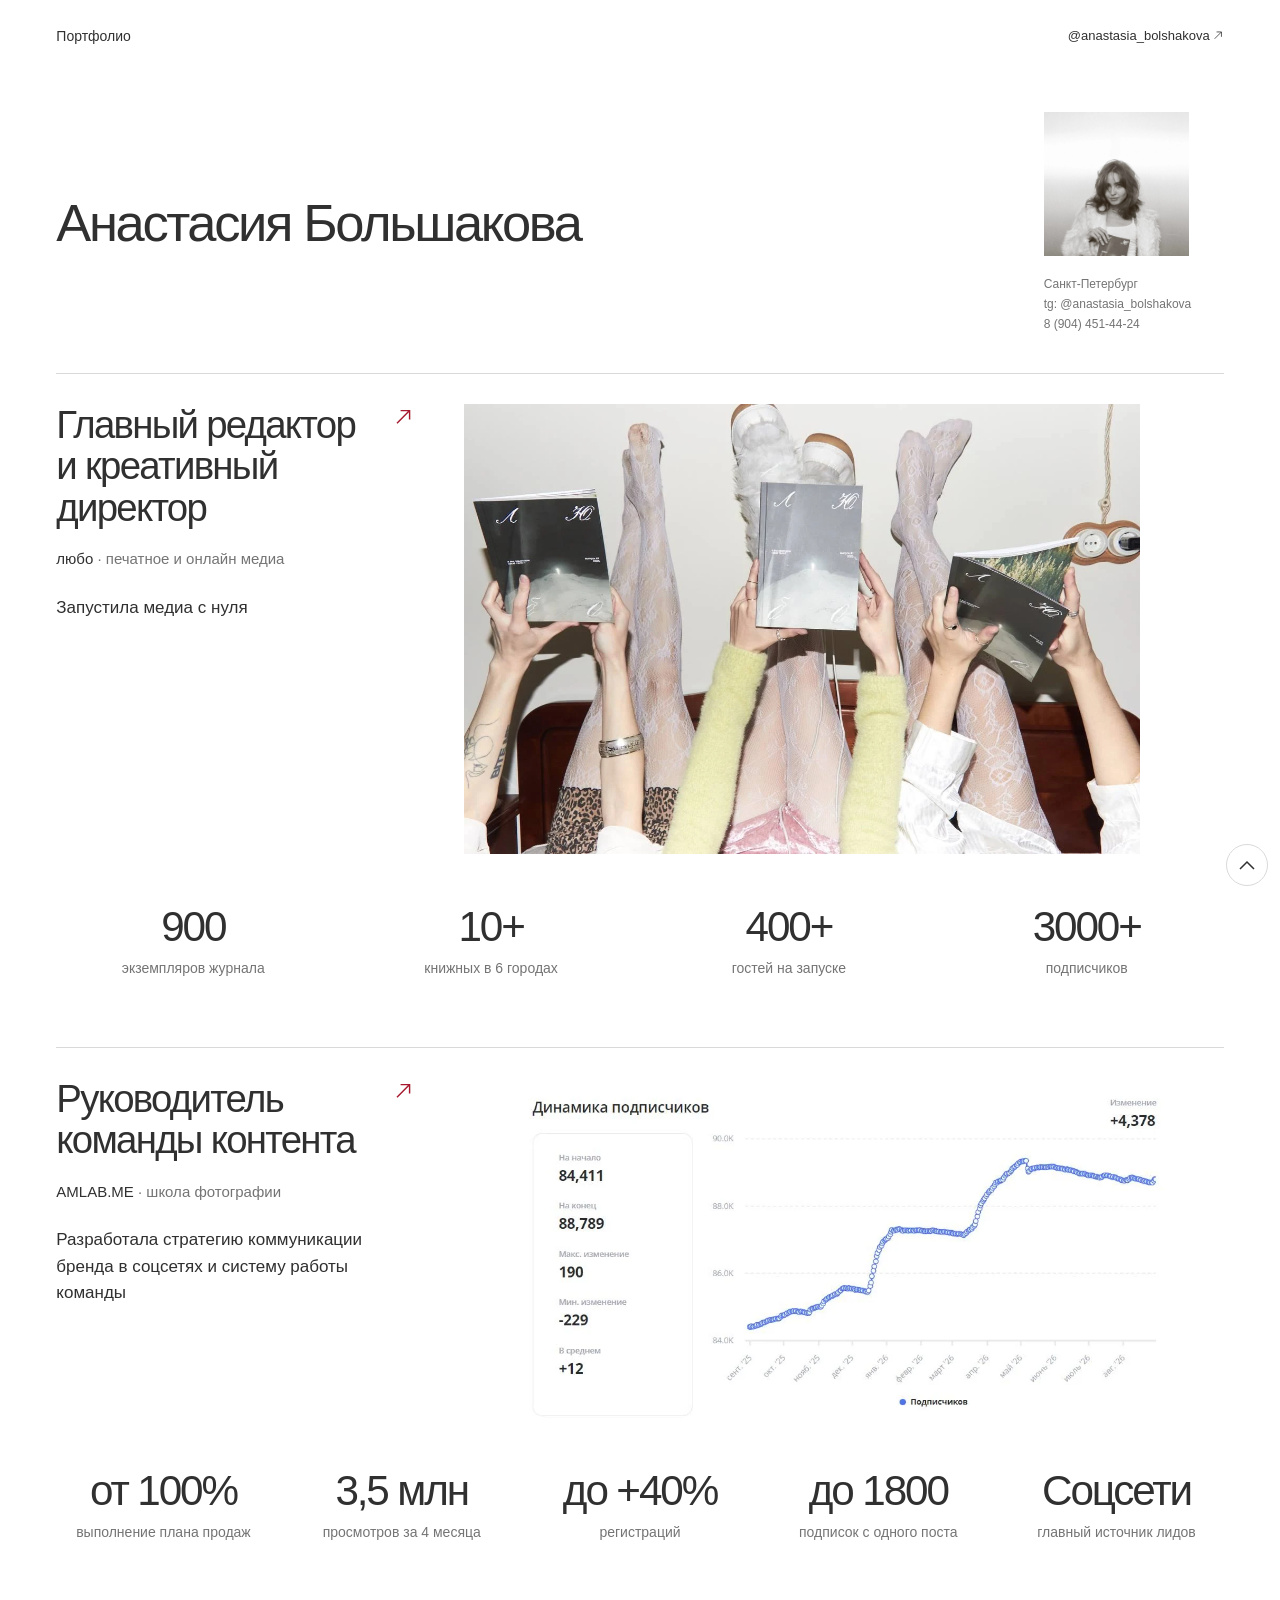
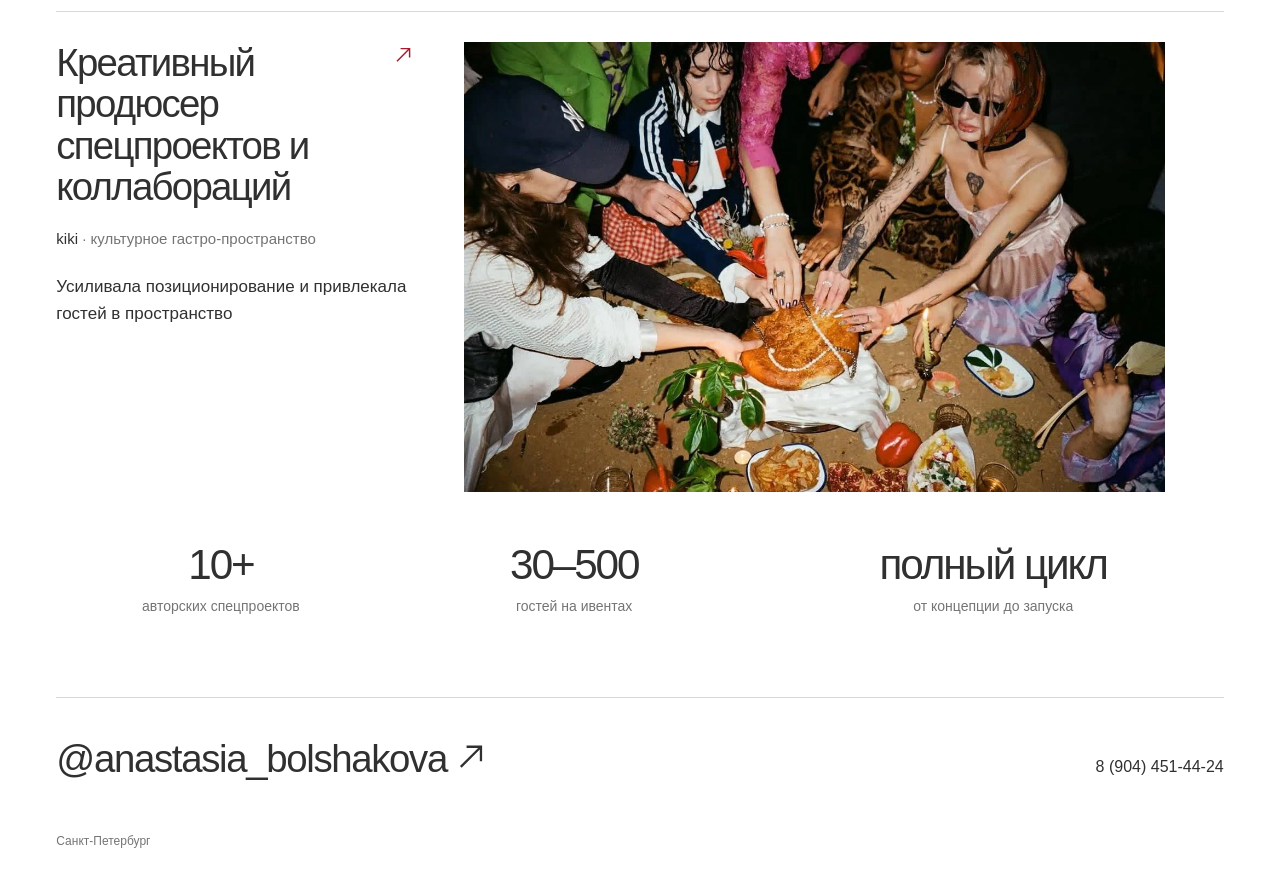
==== commit 04d87493: "Group mobile set design stories and support dragging the launch diagram" ====
--- a/index.html
+++ b/index.html
@@ -1 +1 @@
-<!doctype html><html lang="ru" class="no-js"><head><meta charset="utf-8"><meta name="viewport" content="width=device-width,initial-scale=1"><meta name="color-scheme" content="light"><title>Анастасия Большакова — портфолио</title><meta name="description" content="Креативный продюсер, бренд-менеджер и редактор в культурных и образовательных проектах"><link rel="icon" href="assets/favicon.svg" type="image/svg+xml"><link rel="stylesheet" href="styles.css?v=20261105-layout24"><link rel="stylesheet" href="narrative.css?v=20261105-layout24"><link rel="stylesheet" href="collage.css?v=20261105-layout24"><link rel="stylesheet" href="lyubo.css?v=20261105-layout24"><link rel="stylesheet" href="refinements.css?v=20261105-layout24"><link rel="stylesheet" href="media-layout.css?v=20261105-type25"><script defer src="app.js?v=20261105-layout24"></script></head><body><a class="skip-link" href="#main">К содержанию</a><div id="page-top" tabindex="-1"></div><header class="site-header"><div class="header-inner"><span class="header-label">Портфолио</span><a class="nav-contact" href="https://t.me/anastasia_bolshakova" target="_blank" rel="noopener noreferrer"><span class="contact-handle">@anastasia_bolshakova ↗</span><span class="contact-label">Связаться ↗</span></a></div></header><a class="back-to-top" href="#page-top" aria-label="Наверх страницы" title="Наверх"><svg width="18" height="12" viewBox="0 0 18 12" fill="none" aria-hidden="true"><path d="m2 10 7-7 7 7" stroke="currentColor" stroke-width="1.5"/></svg></a><main id="main" class="shell case-home"><section class="home-hero"><div><h1>Анастасия Большакова</h1></div><div class="identity"><img class="" src="assets/revision/p02-image-01.webp" width="1385" height="1371" alt="Портрет Анастасии с журналом" loading="eager" decoding="async"><span>Санкт-Петербург</span><a class="" href="https://t.me/anastasia_bolshakova" target="_blank" rel="noopener noreferrer">tg: @anastasia_bolshakova</a><a href="tel:+79044514424">8 (904) 451-44-24</a></div></section><section id="projects" class="cases-section"><span id="skills"></span><div class="project-grid"><article class="project-card featured-case"><a class="project-main-link" href="lyubo.html"><div class="project-card-head"><h3>Главный редактор и креативный директор</h3><span class="arrow" aria-hidden="true">↗</span></div><p class="project-type"><span class="project-brand">любо</span> · печатное и онлайн медиа</p><div class="project-image"><img class="" src="assets/revision/p04-image-02.webp" width="1280" height="853" alt="Команда и героини съёмки с первым выпуском «Любо»" loading="eager" decoding="async"></div><p class="project-description">Запустила медиа с нуля</p></a><div class="project-proof"><dl class="home-metrics"><div><dt>экземпляров журнала</dt><dd>900</dd></div><div><dt>книжных в 6 городах</dt><dd>10+</dd></div><div><dt>гостей на запуске</dt><dd>400+</dd></div><div><dt>подписчиков</dt><dd>3000+</dd></div></dl></div></article><article class="project-card featured-case"><a class="project-main-link" href="amlab.html"><div class="project-card-head"><h3>Руководитель команды контента</h3><span class="arrow" aria-hidden="true">↗</span></div><p class="project-type"><span class="project-brand">AMLAB.ME</span> · школа фотографии</p><div class="project-image"><div class="growth-chart-full" aria-label="Динамика подписчиков"><img class="" src="assets/revision/p27-image-01.webp" width="1045" height="532" alt="Динамика подписчиков AMLAB после изменения стратегии: рост" loading="eager" decoding="async"></div></div><p class="project-description">Разработала стратегию коммуникации бренда в соцсетях и систему работы команды</p></a><div class="project-proof"><dl class="home-metrics"><div><dt>выполнение плана продаж</dt><dd>от 100%</dd></div><div><dt>просмотров за 4 месяца</dt><dd>3,5 млн</dd></div><div><dt>регистраций</dt><dd>до +40%</dd></div><div><dt>подписок с одного поста</dt><dd>до 1800</dd></div><div><dt>главный источник лидов</dt><dd>Соцсети</dd></div></dl></div></article><article class="project-card featured-case"><a class="project-main-link" href="kiki.html"><div class="project-card-head"><h3>Креативный продюсер спецпроектов и коллабораций</h3><span class="arrow" aria-hidden="true">↗</span></div><p class="project-type"><span class="project-brand">kiki</span> · культурное гастро-пространство</p><div class="project-image"><img class="" src="assets/revision/p35-image-03.webp" width="1280" height="822" alt="Гости за общим столом в KIKI" loading="eager" decoding="async"></div><p class="project-description">Усиливала позиционирование и привлекала гостей в пространство</p></a><div class="project-proof"><dl class="home-metrics"><div><dt>авторских спецпроектов</dt><dd>10+</dd></div><div><dt>гостей на ивентах</dt><dd>30–500</dd></div><div><dt>от концепции до запуска</dt><dd>полный цикл</dd></div></dl></div></article></div></section></main><footer class="shell"><div class="contact-footer"><div class="footer-links"><a class="" href="https://t.me/anastasia_bolshakova" target="_blank" rel="noopener noreferrer">@anastasia_bolshakova ↗</a><a class="phone" href="tel:+79044514424">8 (904) 451-44-24</a></div></div><div class="footer-bottom"><span>Санкт-Петербург</span></div></footer></body></html>+<!doctype html><html lang="ru" class="no-js"><head><meta charset="utf-8"><meta name="viewport" content="width=device-width,initial-scale=1"><meta name="color-scheme" content="light"><title>Анастасия Большакова — портфолио</title><meta name="description" content="Креативный продюсер, бренд-менеджер и редактор в культурных и образовательных проектах"><link rel="icon" href="assets/favicon.svg" type="image/svg+xml"><link rel="stylesheet" href="styles.css?v=20261105-layout24"><link rel="stylesheet" href="narrative.css?v=20261105-layout24"><link rel="stylesheet" href="collage.css?v=20261105-layout24"><link rel="stylesheet" href="lyubo.css?v=20261105-layout24"><link rel="stylesheet" href="refinements.css?v=20261105-layout24"><link rel="stylesheet" href="media-layout.css?v=20261105-mobile29"><script defer src="app.js?v=20261105-pan29"></script></head><body><a class="skip-link" href="#main">К содержанию</a><div id="page-top" tabindex="-1"></div><header class="site-header"><div class="header-inner"><span class="header-label">Портфолио</span><a class="nav-contact" href="https://t.me/anastasia_bolshakova" target="_blank" rel="noopener noreferrer"><span class="contact-handle">@anastasia_bolshakova&nbsp;<svg aria-hidden="true" focusable="false" width=".8em" height=".8em" viewBox="0 0 16 16" fill="none" stroke="currentColor" stroke-width="1.2"><path d="M2.5 13.5 13 3M5.5 3H13v7.5"/></svg></span><span class="contact-label">Связаться&nbsp;<svg aria-hidden="true" focusable="false" width=".8em" height=".8em" viewBox="0 0 16 16" fill="none" stroke="currentColor" stroke-width="1.2"><path d="M2.5 13.5 13 3M5.5 3H13v7.5"/></svg></span></a></div></header><a class="back-to-top" href="#page-top" aria-label="Наверх страницы" title="Наверх"><svg width="18" height="12" viewBox="0 0 18 12" fill="none" aria-hidden="true"><path d="m2 10 7-7 7 7" stroke="currentColor" stroke-width="1.5"/></svg></a><main id="main" class="shell case-home"><section class="home-hero"><div><h1>Анастасия Большакова</h1></div><div class="identity"><img class="" src="assets/revision/p02-image-01.webp" width="1385" height="1371" alt="Портрет Анастасии с журналом" loading="eager" decoding="async"><span>Санкт-Петербург</span><a class="" href="https://t.me/anastasia_bolshakova" target="_blank" rel="noopener noreferrer">tg: @anastasia_bolshakova</a><a href="tel:+79044514424">8 (904) 451-44-24</a></div></section><section id="projects" class="cases-section"><span id="skills"></span><div class="project-grid"><article class="project-card featured-case"><a class="project-main-link" href="lyubo.html"><div class="project-card-head"><h3>Главный редактор и креативный директор</h3><span class="arrow" aria-hidden="true"><svg aria-hidden="true" focusable="false" width=".8em" height=".8em" viewBox="0 0 16 16" fill="none" stroke="currentColor" stroke-width="1.2"><path d="M2.5 13.5 13 3M5.5 3H13v7.5"/></svg></span></div><p class="project-type"><span class="project-brand">любо</span> · печатное и онлайн медиа</p><div class="project-image"><img class="" src="assets/revision/p04-image-02.webp" width="1280" height="853" alt="Команда и героини съёмки с первым выпуском «Любо»" loading="eager" decoding="async"></div><p class="project-description">Запустила медиа с нуля</p></a><div class="project-proof"><dl class="home-metrics"><div><dt>экземпляров журнала</dt><dd>900</dd></div><div><dt>книжных в 6 городах</dt><dd>10+</dd></div><div><dt>гостей на запуске</dt><dd>400+</dd></div><div><dt>подписчиков</dt><dd>3000+</dd></div></dl></div></article><article class="project-card featured-case"><a class="project-main-link" href="amlab.html"><div class="project-card-head"><h3>Руководитель команды контента</h3><span class="arrow" aria-hidden="true"><svg aria-hidden="true" focusable="false" width=".8em" height=".8em" viewBox="0 0 16 16" fill="none" stroke="currentColor" stroke-width="1.2"><path d="M2.5 13.5 13 3M5.5 3H13v7.5"/></svg></span></div><p class="project-type"><span class="project-brand">AMLAB.ME</span> · школа фотографии</p><div class="project-image"><div class="growth-chart-full" aria-label="Динамика подписчиков"><img class="" src="assets/revision/p27-image-01.webp" width="1045" height="532" alt="Динамика подписчиков AMLAB после изменения стратегии: рост" loading="eager" decoding="async"></div></div><p class="project-description">Разработала стратегию коммуникации бренда в соцсетях и систему работы команды</p></a><div class="project-proof"><dl class="home-metrics"><div><dt>выполнение плана продаж</dt><dd>от 100%</dd></div><div><dt>просмотров за 4 месяца</dt><dd>3,5 млн</dd></div><div><dt>регистраций</dt><dd>до +40%</dd></div><div><dt>подписок с одного поста</dt><dd>до 1800</dd></div><div><dt>главный источник лидов</dt><dd>Соцсети</dd></div></dl></div></article><article class="project-card featured-case"><a class="project-main-link" href="kiki.html"><div class="project-card-head"><h3>Креативный продюсер спецпроектов и коллабораций</h3><span class="arrow" aria-hidden="true"><svg aria-hidden="true" focusable="false" width=".8em" height=".8em" viewBox="0 0 16 16" fill="none" stroke="currentColor" stroke-width="1.2"><path d="M2.5 13.5 13 3M5.5 3H13v7.5"/></svg></span></div><p class="project-type"><span class="project-brand">kiki</span> · культурное гастро-пространство</p><div class="project-image"><img class="" src="assets/revision/p35-image-03.webp" width="1280" height="822" alt="Гости за общим столом в KIKI" loading="eager" decoding="async"></div><p class="project-description">Усиливала позиционирование и привлекала гостей в пространство</p></a><div class="project-proof"><dl class="home-metrics"><div><dt>авторских спецпроектов</dt><dd>10+</dd></div><div><dt>гостей на ивентах</dt><dd>30–500</dd></div><div><dt>от концепции до запуска</dt><dd>полный цикл</dd></div></dl></div></article></div></section></main><footer class="shell"><div class="contact-footer"><div class="footer-links"><a class="" href="https://t.me/anastasia_bolshakova" target="_blank" rel="noopener noreferrer">@anastasia_bolshakova&nbsp;<svg aria-hidden="true" focusable="false" width=".8em" height=".8em" viewBox="0 0 16 16" fill="none" stroke="currentColor" stroke-width="1.2"><path d="M2.5 13.5 13 3M5.5 3H13v7.5"/></svg></a><a class="phone" href="tel:+79044514424">8 (904) 451-44-24</a></div></div><div class="footer-bottom"><span>Санкт-Петербург</span></div></footer></body></html>
--- a/media-layout.css
+++ b/media-layout.css
@@ -218,7 +218,8 @@
 .set-design-rows{display:grid;gap:28px;margin:28px 0 35px}
 .set-design-row{position:relative;isolation:isolate;display:grid;grid-template-columns:1fr .4fr 1.65fr;gap:34px;align-items:center}
 .set-design-row>div{position:relative;z-index:1;min-width:0}
-.set-design-row h3{font-size:16px;font-weight:400;color:var(--muted);margin:0 0 18px;background:white;width:fit-content}
+.set-design-row h4{font-size:16px;font-weight:400;color:var(--muted);margin:0 0 18px;background:white;width:fit-content}
+.set-scene-name,.set-mobile-label{display:none}
 .set-design-row .media-figure{margin:0;min-width:0;transform:rotate(-2deg)}
 .set-design-row .media-button{background:transparent}
 .set-design-row .media-button img{width:auto;max-width:100%;height:auto;object-fit:contain;margin:auto}
@@ -258,10 +259,18 @@
  .party-board .party-note{grid-column:1/-1;grid-row:1}
  .party-board .party-shot:nth-child(n){grid-column:auto;grid-row:auto}
  .party-board .party-shot .media-button img{max-height:290px}
- .set-design-row{grid-template-columns:1fr .55fr;gap:24px 22px}
+ .set-design-rows{gap:30px}
+ .set-design-row{grid-template-columns:minmax(0,1.7fr) minmax(0,1fr);gap:14px 16px;align-items:start}
+ .set-design-row+.set-design-row{border-top:1px solid var(--line);padding-top:22px}
+ .set-scene-name,.set-mobile-label{display:block}
+ .set-design-row .set-scene-name{grid-column:1/-1;font-size:22px;font-weight:400;line-height:1.17;letter-spacing:-.03em;margin:0}
+ .set-design-row h4{font:400 13px/1.3 var(--sans);margin:0 0 9px}
+ .set-design-row .media-figure:nth-child(n){transform:none}
  .set-results{grid-column:1/-1}
- .set-materials{padding:0;gap:18px}
- .set-materials img{max-height:100px}
+ .set-results>div{align-items:start;gap:12px}
+ .set-materials{display:block;padding:0}
+ .set-materials .media-figure+.media-figure{margin-top:7px}
+ .set-materials .media-button img{max-height:78px;margin-left:0}
  .set-results img,.set-design-row:nth-child(2) .set-results img{max-height:275px}
  .set-design-row .measured-wires{display:none}
  .story .preparty-board{grid-template-columns:1fr 1fr;gap:24px}
@@ -800,6 +809,12 @@
 
 /* Text, photos and pencil lines share the coordinates of the original layout. */
 #lyubo-launch {margin:24px 0 0;overflow-y:hidden}
+@media(any-pointer:fine){
+ #lyubo-launch.can-pan .launch-composition{cursor:grab}
+ #lyubo-launch.can-pan .media-button{cursor:zoom-in}
+ #lyubo-launch.pan-pressed{-webkit-user-select:none;user-select:none}
+ #lyubo-launch.is-panning .launch-composition,#lyubo-launch.is-panning .media-button{cursor:grabbing}
+}
 .launch-composition {position:relative;width:calc(1707px * 1.32);aspect-ratio:1707 / 397;isolation:isolate}
 .launch-lines {position:absolute;inset:0;width:100%;height:100%;pointer-events:none;fill:none;stroke:#45413f;stroke-width:.7;stroke-linecap:round}
 .launch-composition ol {list-style:none;margin:0;padding:0}
